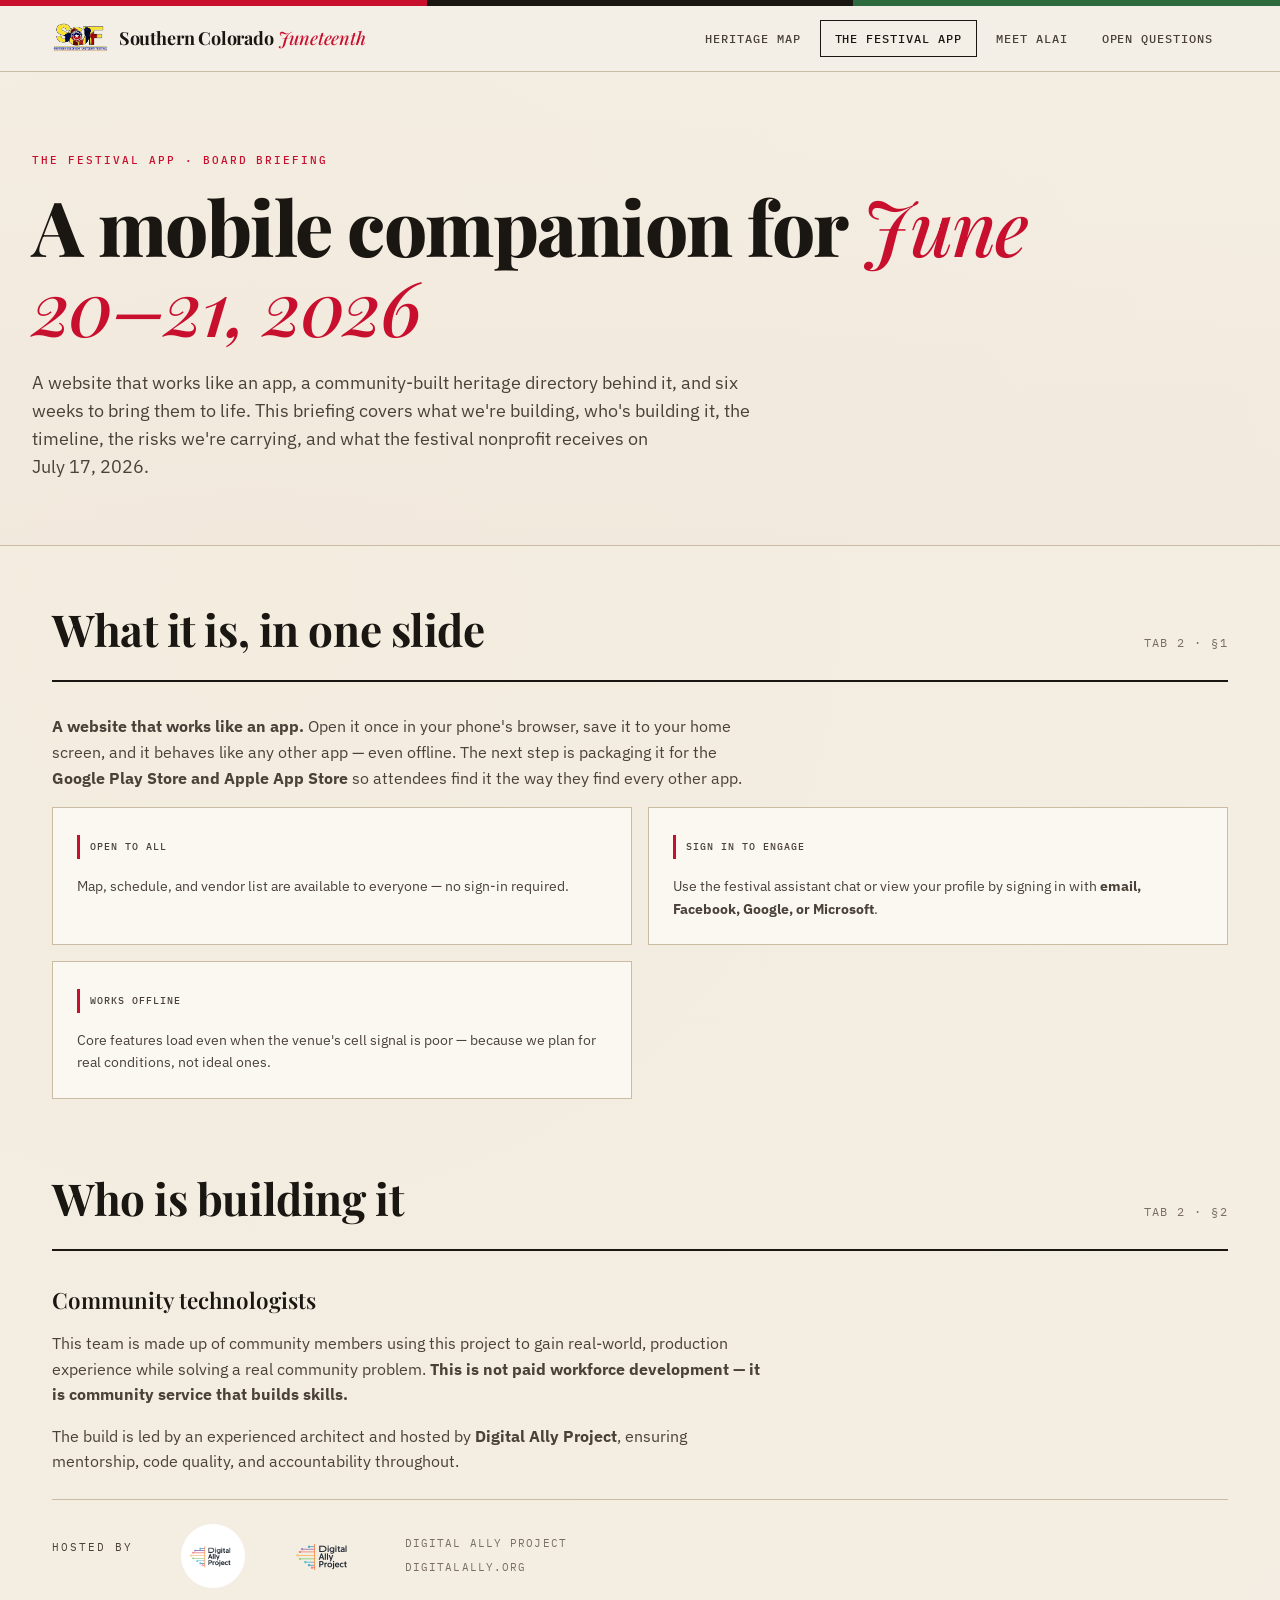
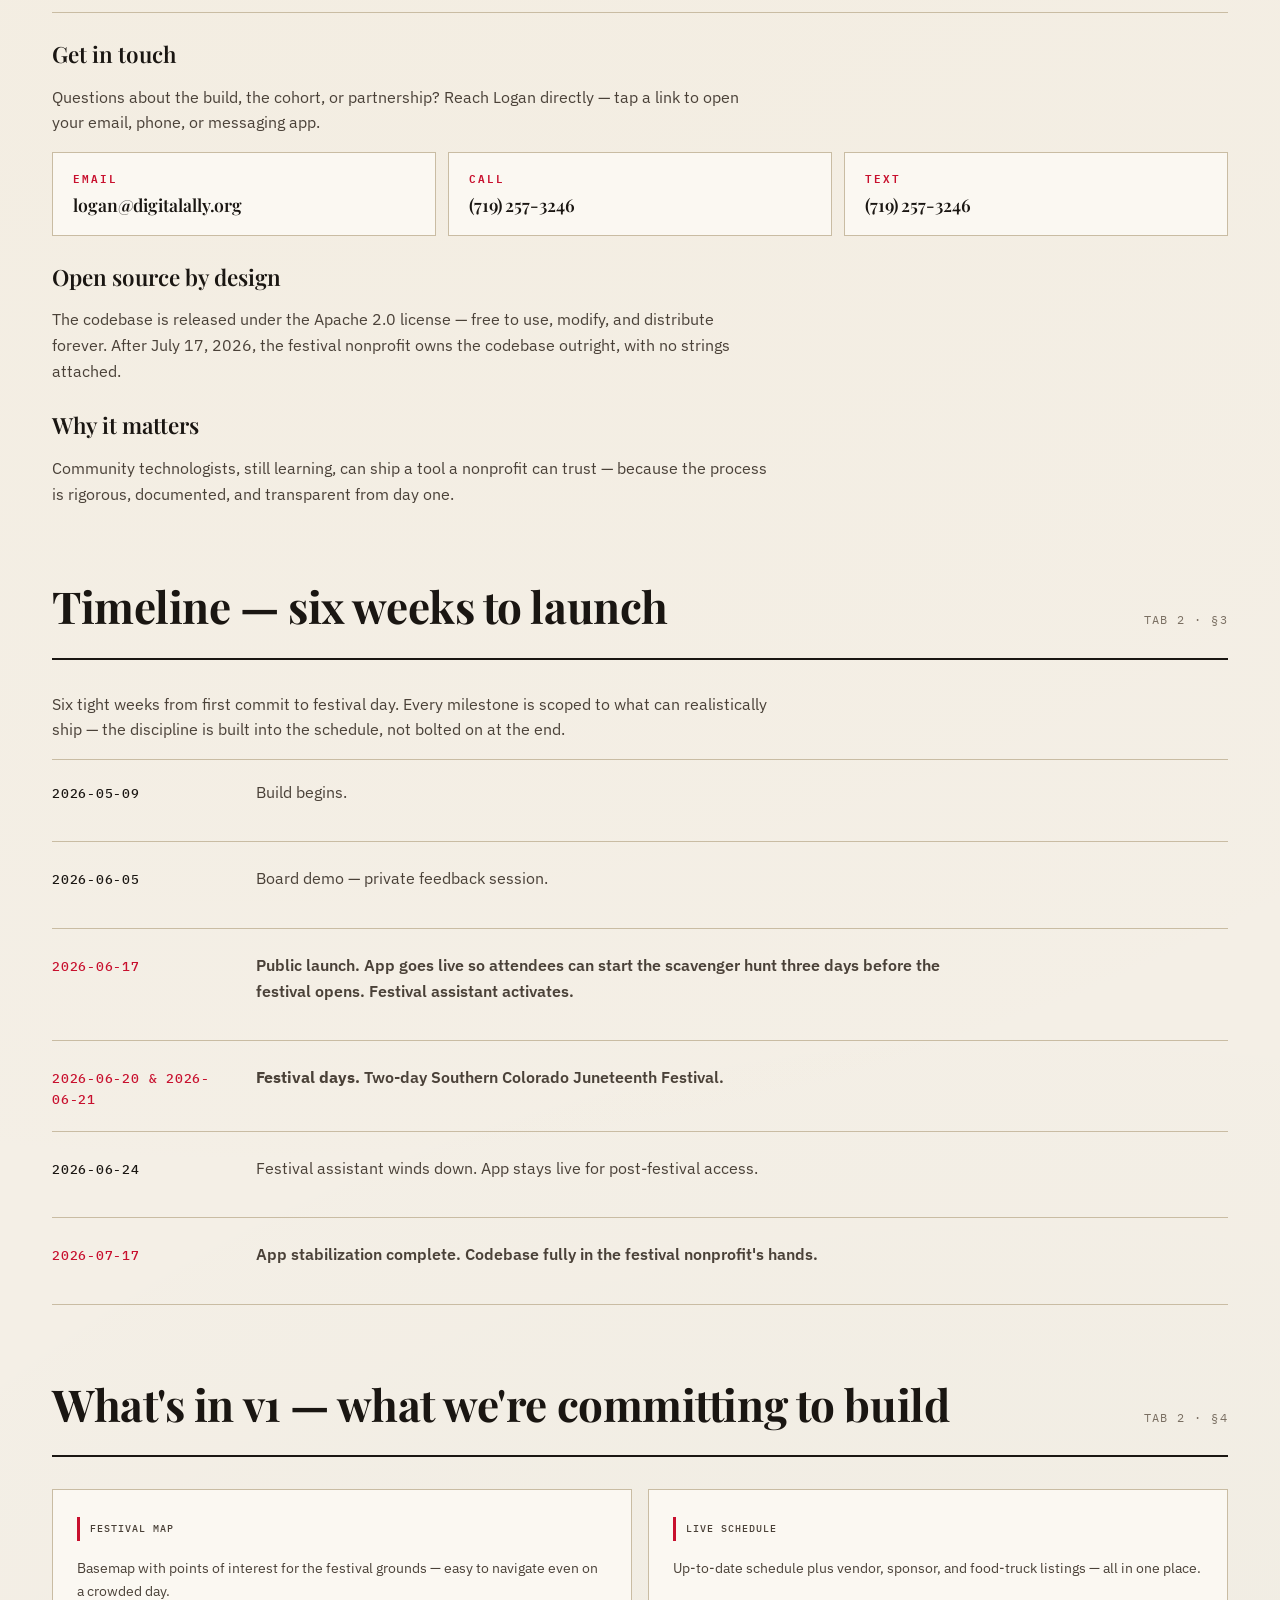
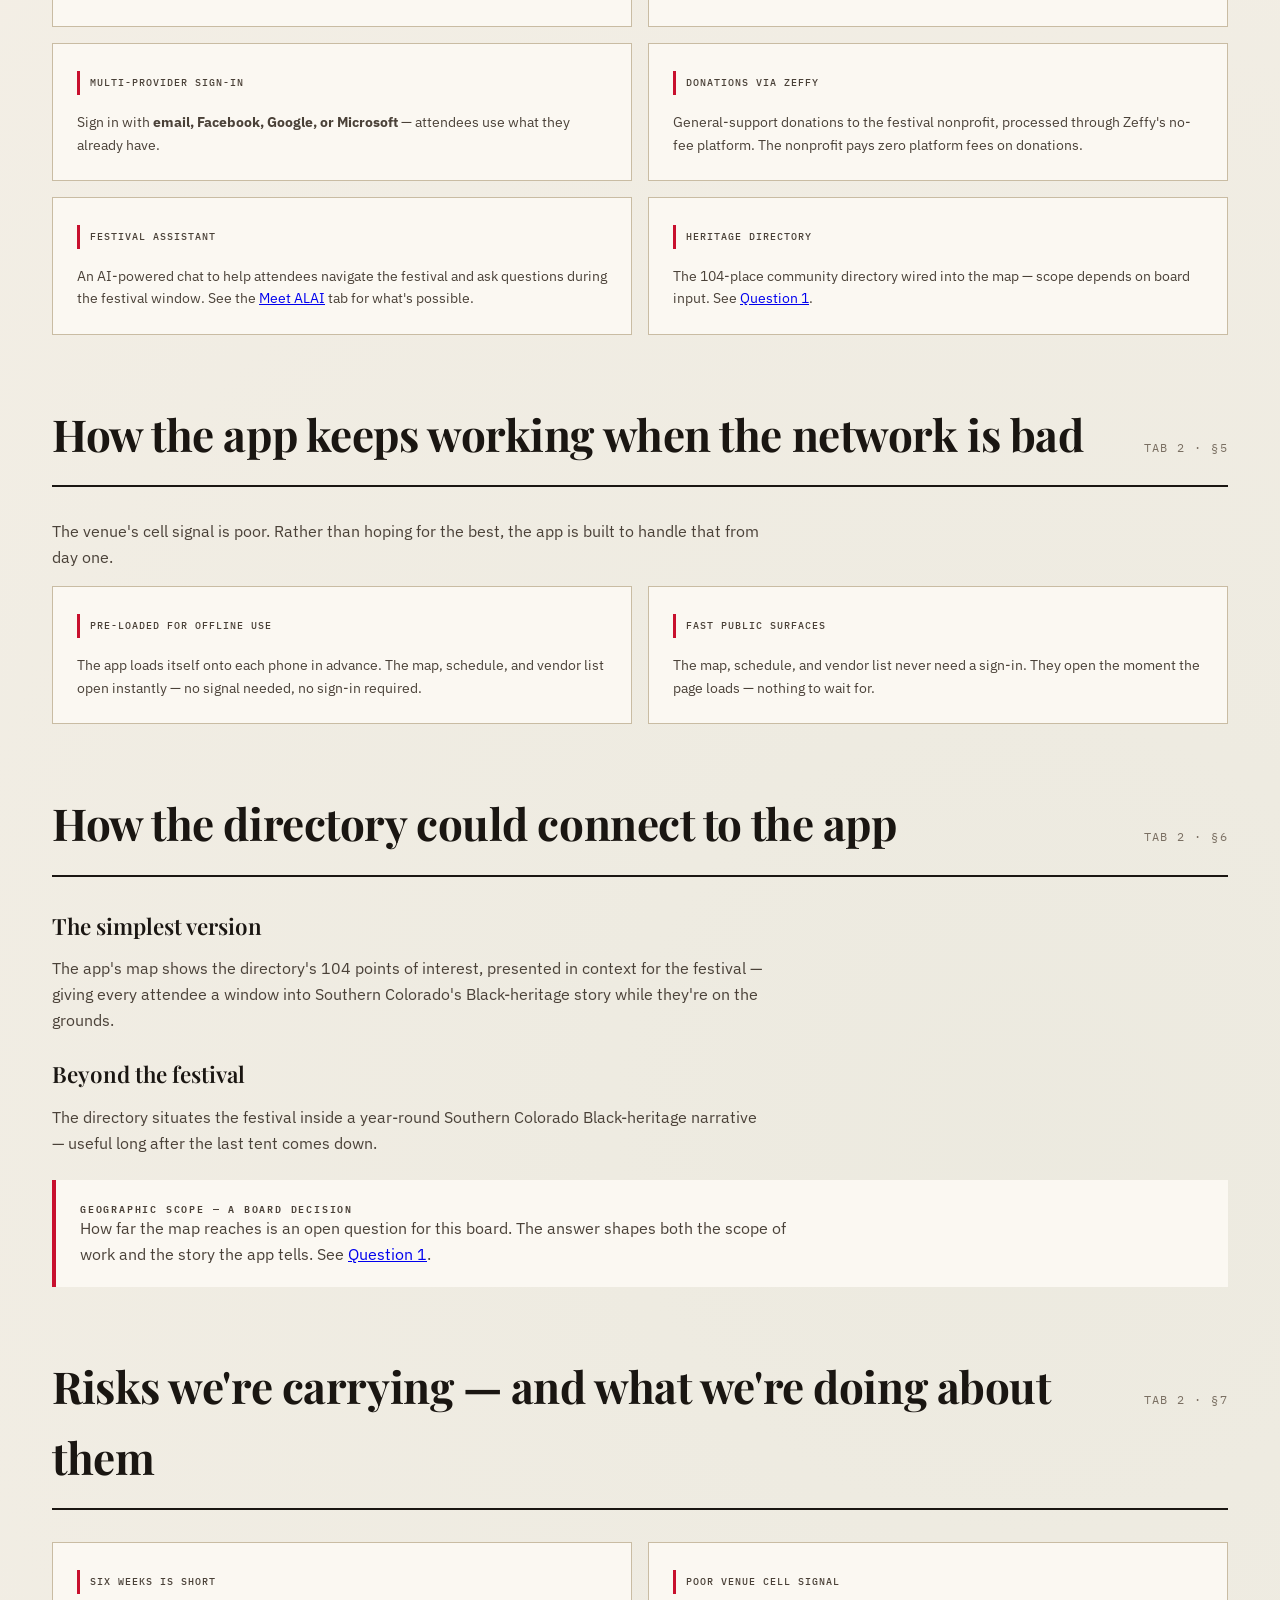
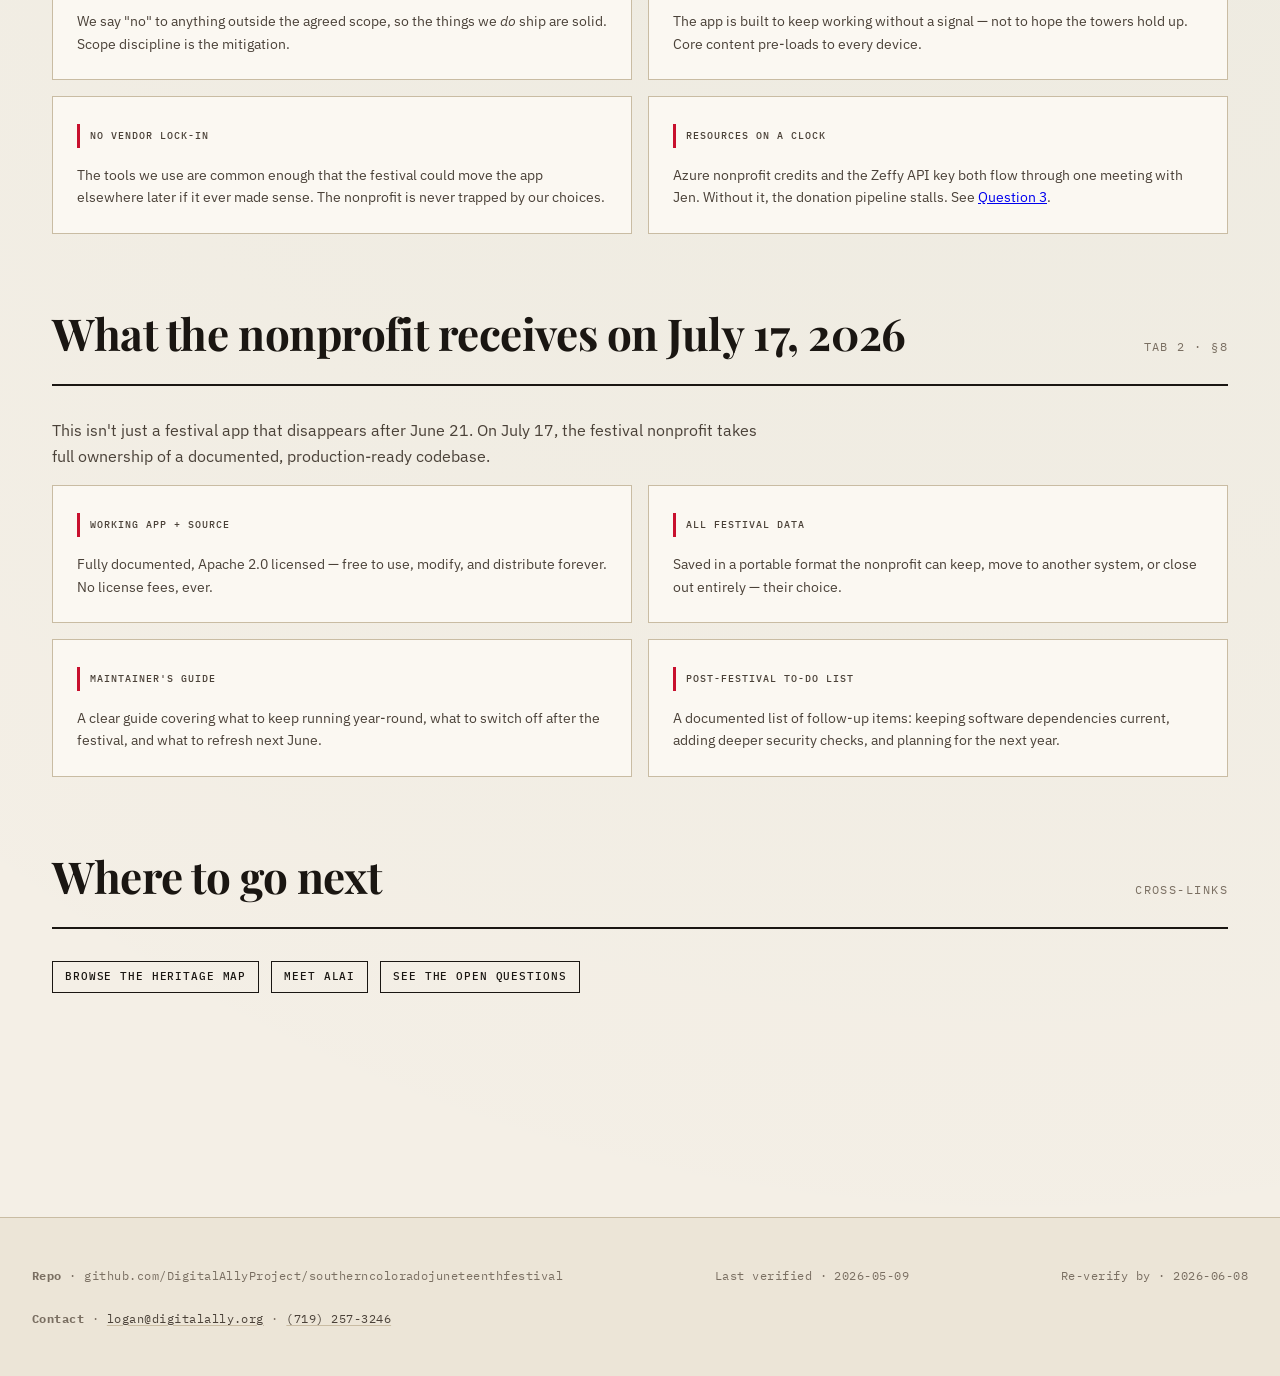
==== festival-app.html @ 45888d23 "Initial briefing site — 4-tab PWA for the Southern Colorado Juneteenth Festival board. Heritage Map " ====
<!DOCTYPE html>
<html lang="en">
<head>
<meta charset="UTF-8" />
<meta name="viewport" content="width=device-width, initial-scale=1.0" />
<meta name="description" content="Board briefing for the Southern Colorado Juneteenth Festival mobile companion app — what it is, who's building it, timeline (June 20–21, 2026), what ships in v1, risks, and what the festival nonprofit receives on July 17, 2026." />
<meta name="theme-color" content="#C8102E" />
<title>The Festival App — Southern Colorado Juneteenth Festival</title>
<link rel="manifest" href="manifest.webmanifest" />
<link rel="icon" href="icons/icon-192.png" />
<link rel="apple-touch-icon" href="icons/icon-192.png" />
<link rel="preconnect" href="https://fonts.googleapis.com">
<link rel="preconnect" href="https://fonts.gstatic.com" crossorigin>
<link href="https://fonts.googleapis.com/css2?family=Playfair+Display:ital,wght@0,400;0,500;0,700;0,800;1,400&family=IBM+Plex+Sans:wght@300;400;500;600&family=IBM+Plex+Mono:wght@400;500&display=swap" rel="stylesheet">
<link rel="stylesheet" href="styles.css" />
</head>
<body>

<header class="site-header">
  <div class="site-header-inner">
    <a class="site-brand" href="index.html"><img src="assets/festival-logo.png" alt="" class="site-brand-mark" /><span>Southern Colorado <em>Juneteenth</em></span></a>
    <nav class="site-nav" aria-label="Primary">
      <a href="heritage-map.html">Heritage Map</a>
      <a href="festival-app.html" class="active">The Festival App</a>
      <a href="meet-alai.html">Meet ALAI</a>
      <a href="open-questions.html">Open Questions</a>
    </nav>
  </div>
</header>

<section class="hero">
  <div class="hero-inner">
    <p class="eyebrow">The Festival App · Board Briefing</p>
    <h1>A mobile companion for <em>June 20–21, 2026</em></h1>
    <p class="hero-lede">
      A website that works like an app, a community-built heritage directory behind it, and six weeks to bring them to life. This briefing covers what we're building, who's building it, the timeline, the risks we're carrying, and what the festival nonprofit receives on July&nbsp;17,&nbsp;2026.
    </p>
  </div>
</section>

<main>

<section class="section" id="what-it-is">
  <div class="section-heading">
    <h2 class="section-title">What it is, in one slide</h2>
    <span class="section-meta">Tab 2 · §1</span>
  </div>
  <p>
    <strong>A website that works like an app.</strong> Open it once in your phone's browser, save it to your home screen, and it behaves like any other app &mdash; even offline. The next step is packaging it for the <strong>Google Play Store and Apple App Store</strong> so attendees find it the way they find every other app.
  </p>
  <div class="card-grid cols-2">
    <article class="card card-static">
      <p class="category-badge">Open to All</p>
      <p class="card-body-text">Map, schedule, and vendor list are available to everyone &mdash; no sign-in required.</p>
    </article>
    <article class="card card-static">
      <p class="category-badge">Sign In to Engage</p>
      <p class="card-body-text">Use the festival assistant chat or view your profile by signing in with <strong>email, Facebook, Google, or Microsoft</strong>.</p>
    </article>
    <article class="card card-static">
      <p class="category-badge">Works Offline</p>
      <p class="card-body-text">Core features load even when the venue's cell signal is poor &mdash; because we plan for real conditions, not ideal ones.</p>
    </article>
  </div>
</section>

<section class="section" id="who-is-building-it">
  <div class="section-heading">
    <h2 class="section-title">Who is building it</h2>
    <span class="section-meta">Tab 2 · §2</span>
  </div>
  <h3>Community technologists</h3>
  <p>
    This team is made up of community members using this project to gain real-world, production experience while solving a real community problem. <strong>This is not paid workforce development &mdash; it is community service that builds skills.</strong>
  </p>
  <p>
    The build is led by an experienced architect and hosted by <strong>Digital Ally Project</strong>, ensuring mentorship, code quality, and accountability throughout.
  </p>
  <div class="logo-strip">
    <p class="logo-strip-label">Hosted by</p>
    <img src="assets/dap-logo.png" alt="Digital Ally Project logo" />
    <img src="assets/dap-project2.png" alt="Digital Ally Project Project2 logo" />
    <div class="stack">
      <span>Digital Ally Project</span>
      <span>digitalally.org</span>
    </div>
  </div>

  <h3>Get in touch</h3>
  <p>Questions about the build, the cohort, or partnership? Reach Logan directly &mdash; tap a link to open your email, phone, or messaging app.</p>
  <div class="contact-actions">
    <a class="contact-action" href="mailto:logan@digitalally.org">
      <span class="contact-action-label">Email</span>
      <span class="contact-action-value">logan@digitalally.org</span>
    </a>
    <a class="contact-action" href="tel:+17192573246">
      <span class="contact-action-label">Call</span>
      <span class="contact-action-value">(719) 257-3246</span>
    </a>
    <a class="contact-action" href="sms:+17192573246">
      <span class="contact-action-label">Text</span>
      <span class="contact-action-value">(719) 257-3246</span>
    </a>
  </div>
  <h3>Open source by design</h3>
  <p>
    The codebase is released under the Apache 2.0 license &mdash; free to use, modify, and distribute forever. After July&nbsp;17,&nbsp;2026, the festival nonprofit owns the codebase outright, with no strings attached.
  </p>
  <h3>Why it matters</h3>
  <p>
    Community technologists, still learning, can ship a tool a nonprofit can trust &mdash; because the process is rigorous, documented, and transparent from day one.
  </p>
</section>

<section class="section" id="timeline">
  <div class="section-heading">
    <h2 class="section-title">Timeline &mdash; six weeks to launch</h2>
    <span class="section-meta">Tab 2 · §3</span>
  </div>
  <p>
    Six tight weeks from first commit to festival day. Every milestone is scoped to what can realistically ship &mdash; the discipline is built into the schedule, not bolted on at the end.
  </p>
  <div class="timeline">
    <div class="timeline-row">
      <span class="timeline-date">2026-05-09</span>
      <p class="timeline-event">Build begins.</p>
    </div>
    <div class="timeline-row">
      <span class="timeline-date">2026-06-05</span>
      <p class="timeline-event">Board demo &mdash; private feedback session.</p>
    </div>
    <div class="timeline-row highlight">
      <span class="timeline-date">2026-06-17</span>
      <p class="timeline-event">Public launch. App goes live so attendees can start the scavenger hunt three days before the festival opens. Festival assistant activates.</p>
    </div>
    <div class="timeline-row highlight">
      <span class="timeline-date">2026-06-20 &amp; 2026-06-21</span>
      <p class="timeline-event"><strong>Festival days.</strong> Two-day Southern Colorado Juneteenth Festival.</p>
    </div>
    <div class="timeline-row">
      <span class="timeline-date">2026-06-24</span>
      <p class="timeline-event">Festival assistant winds down. App stays live for post-festival access.</p>
    </div>
    <div class="timeline-row highlight">
      <span class="timeline-date">2026-07-17</span>
      <p class="timeline-event">App stabilization complete. Codebase fully in the festival nonprofit's hands.</p>
    </div>
  </div>
</section>

<section class="section" id="whats-in-v1">
  <div class="section-heading">
    <h2 class="section-title">What's in v1 &mdash; what we're committing to build</h2>
    <span class="section-meta">Tab 2 · §4</span>
  </div>
  <div class="card-grid cols-2">
    <article class="card card-static">
      <p class="category-badge">Festival Map</p>
      <p class="card-body-text">Basemap with points of interest for the festival grounds &mdash; easy to navigate even on a crowded day.</p>
    </article>
    <article class="card card-static">
      <p class="category-badge">Live Schedule</p>
      <p class="card-body-text">Up-to-date schedule plus vendor, sponsor, and food-truck listings &mdash; all in one place.</p>
    </article>
    <article class="card card-static">
      <p class="category-badge">Multi-Provider Sign-In</p>
      <p class="card-body-text">Sign in with <strong>email, Facebook, Google, or Microsoft</strong> &mdash; attendees use what they already have.</p>
    </article>
    <article class="card card-static">
      <p class="category-badge">Donations via Zeffy</p>
      <p class="card-body-text">General-support donations to the festival nonprofit, processed through Zeffy's no-fee platform. The nonprofit pays zero platform fees on donations.</p>
    </article>
    <article class="card card-static">
      <p class="category-badge">Festival Assistant</p>
      <p class="card-body-text">An AI-powered chat to help attendees navigate the festival and ask questions during the festival window. See the <a href="meet-alai.html">Meet ALAI</a> tab for what's possible.</p>
    </article>
    <article class="card card-static">
      <p class="category-badge">Heritage Directory</p>
      <p class="card-body-text">The 104-place community directory wired into the map &mdash; scope depends on board input. See <a href="open-questions.html#q1">Question 1</a>.</p>
    </article>
  </div>
</section>

<section class="section" id="how-it-works-at-the-venue">
  <div class="section-heading">
    <h2 class="section-title">How the app keeps working when the network is bad</h2>
    <span class="section-meta">Tab 2 · §5</span>
  </div>
  <p>
    The venue's cell signal is poor. Rather than hoping for the best, the app is built to handle that from day one.
  </p>
  <div class="card-grid cols-2">
    <article class="card card-static">
      <p class="category-badge">Pre-loaded for offline use</p>
      <p class="card-body-text">The app loads itself onto each phone in advance. The map, schedule, and vendor list open instantly &mdash; no signal needed, no sign-in required.</p>
    </article>
    <article class="card card-static">
      <p class="category-badge">Fast public surfaces</p>
      <p class="card-body-text">The map, schedule, and vendor list never need a sign-in. They open the moment the page loads &mdash; nothing to wait for.</p>
    </article>
  </div>
</section>

<section class="section" id="directory-connection">
  <div class="section-heading">
    <h2 class="section-title">How the directory could connect to the app</h2>
    <span class="section-meta">Tab 2 · §6</span>
  </div>
  <h3>The simplest version</h3>
  <p>
    The app's map shows the directory's 104 points of interest, presented in context for the festival &mdash; giving every attendee a window into Southern Colorado's Black-heritage story while they're on the grounds.
  </p>
  <h3>Beyond the festival</h3>
  <p>
    The directory situates the festival inside a year-round Southern Colorado Black-heritage narrative &mdash; useful long after the last tent comes down.
  </p>
  <div class="callout">
    <p class="callout-label">Geographic scope &mdash; a board decision</p>
    <p>
      How far the map reaches is an open question for this board. The answer shapes both the scope of work and the story the app tells. See <a href="open-questions.html#q1">Question 1</a>.
    </p>
  </div>
</section>

<section class="section" id="risks">
  <div class="section-heading">
    <h2 class="section-title">Risks we're carrying &mdash; and what we're doing about them</h2>
    <span class="section-meta">Tab 2 · §7</span>
  </div>
  <div class="card-grid cols-2">
    <article class="card card-static">
      <p class="category-badge">Six weeks is short</p>
      <p class="card-body-text">We say "no" to anything outside the agreed scope, so the things we <em>do</em> ship are solid. Scope discipline is the mitigation.</p>
    </article>
    <article class="card card-static">
      <p class="category-badge">Poor venue cell signal</p>
      <p class="card-body-text">The app is built to keep working without a signal &mdash; not to hope the towers hold up. Core content pre-loads to every device.</p>
    </article>
    <article class="card card-static">
      <p class="category-badge">No vendor lock-in</p>
      <p class="card-body-text">The tools we use are common enough that the festival could move the app elsewhere later if it ever made sense. The nonprofit is never trapped by our choices.</p>
    </article>
    <article class="card card-static">
      <p class="category-badge">Resources on a clock</p>
      <p class="card-body-text">Azure nonprofit credits and the Zeffy API key both flow through one meeting with Jen. Without it, the donation pipeline stalls. See <a href="open-questions.html#q3">Question 3</a>.</p>
    </article>
  </div>
</section>

<section class="section" id="handoff">
  <div class="section-heading">
    <h2 class="section-title">What the nonprofit receives on July 17, 2026</h2>
    <span class="section-meta">Tab 2 · §8</span>
  </div>
  <p>
    This isn't just a festival app that disappears after June 21. On July 17, the festival nonprofit takes full ownership of a documented, production-ready codebase.
  </p>
  <div class="card-grid cols-2">
    <article class="card card-static">
      <p class="category-badge">Working app + source</p>
      <p class="card-body-text">Fully documented, Apache 2.0 licensed &mdash; free to use, modify, and distribute forever. No license fees, ever.</p>
    </article>
    <article class="card card-static">
      <p class="category-badge">All festival data</p>
      <p class="card-body-text">Saved in a portable format the nonprofit can keep, move to another system, or close out entirely &mdash; their choice.</p>
    </article>
    <article class="card card-static">
      <p class="category-badge">Maintainer's guide</p>
      <p class="card-body-text">A clear guide covering what to keep running year-round, what to switch off after the festival, and what to refresh next June.</p>
    </article>
    <article class="card card-static">
      <p class="category-badge">Post-festival to-do list</p>
      <p class="card-body-text">A documented list of follow-up items: keeping software dependencies current, adding deeper security checks, and planning for the next year.</p>
    </article>
  </div>
</section>

<section class="section" id="next">
  <div class="section-heading">
    <h2 class="section-title">Where to go next</h2>
    <span class="section-meta">Cross-links</span>
  </div>
  <p>
    <a class="cross-link" href="heritage-map.html">Browse the Heritage Map</a>
    &nbsp;
    <a class="cross-link" href="meet-alai.html">Meet ALAI</a>
    &nbsp;
    <a class="cross-link" href="open-questions.html">See the open questions</a>
  </p>
</section>

</main>

<footer class="site-footer">
  <div class="site-footer-inner">
    <div><strong>Repo</strong> · github.com/DigitalAllyProject/southerncoloradojuneteenthfestival</div>
    <div>Last verified · 2026-05-09</div>
    <div>Re-verify by · 2026-06-08</div>
    <div><strong>Contact</strong> · <a href="mailto:logan@digitalally.org">logan@digitalally.org</a> · <a href="tel:+17192573246">(719) 257-3246</a></div>
  </div>
</footer>

<script>
  if ('serviceWorker' in navigator) {
    window.addEventListener('load', () => navigator.serviceWorker.register('sw.js').catch(() => {}));
  }
</script>
</body>
</html>
---- styles.css ----
/* Southern Colorado Juneteenth Festival — shared styles
 * Design system extracted from scavenger_hunt_directory.html so the briefing
 * site, the heritage directory, and (eventually) the festival PWA read as
 * one family.
 */

:root {
  --bg: #F4EFE6;          /* warm cream paper */
  --bg-deeper: #ECE5D7;
  --bg-card: #FBF8F2;
  --ink: #1A1612;          /* near-black ink */
  --ink-soft: #4A4138;
  --ink-faded: #7A6F62;
  --rule: #C9BCA3;         /* paper rule line */

  /* Pan-African accent palette */
  --pa-red: #C8102E;
  --pa-black: #1A1612;
  --pa-green: #2D6A3E;
  --pa-gold: #D4A634;

  --accent: var(--pa-red);
  --shadow: 0 1px 2px rgba(26,22,18,0.04), 0 4px 12px rgba(26,22,18,0.06);
  --shadow-lift: 0 4px 8px rgba(26,22,18,0.08), 0 16px 32px rgba(26,22,18,0.10);

  --font-display: 'Playfair Display', Georgia, serif;
  --font-body: 'IBM Plex Sans', system-ui, sans-serif;
  --font-mono: 'IBM Plex Mono', ui-monospace, monospace;
}

* { box-sizing: border-box; }
html { scroll-behavior: smooth; }
body {
  margin: 0;
  background: var(--bg);
  color: var(--ink);
  font-family: var(--font-body);
  font-size: 16px;
  line-height: 1.6;
  background-image:
    radial-gradient(circle at 20% 10%, rgba(212, 166, 52, 0.04) 0, transparent 40%),
    radial-gradient(circle at 80% 70%, rgba(45, 106, 62, 0.04) 0, transparent 40%);
}

/* ===== Global nav header (shared across all tabs) ===== */
.site-header {
  position: sticky;
  top: 0;
  z-index: 60;
  background: rgba(244, 239, 230, 0.96);
  backdrop-filter: blur(8px);
  border-bottom: 1px solid var(--rule);
}
.site-header::before {
  content: '';
  display: block;
  height: 6px;
  background: linear-gradient(90deg,
    var(--pa-red) 0%, var(--pa-red) 33.33%,
    var(--pa-black) 33.33%, var(--pa-black) 66.66%,
    var(--pa-green) 66.66%, var(--pa-green) 100%);
}
.site-header-inner {
  max-width: 1240px;
  margin: 0 auto;
  padding: 14px 32px;
  display: flex;
  align-items: center;
  gap: 24px;
  flex-wrap: wrap;
}
.site-brand {
  display: flex;
  align-items: center;
  gap: 10px;
  font-family: var(--font-display);
  font-weight: 700;
  font-size: 18px;
  letter-spacing: -0.01em;
  color: var(--ink);
  text-decoration: none;
  flex: 0 0 auto;
}
.site-brand-mark {
  height: 32px;
  width: auto;
  display: block;
}
.site-brand em {
  font-style: italic;
  font-weight: 500;
  color: var(--pa-red);
}

/* ===== Logo strip (hosted by / partners) ===== */
.logo-strip {
  display: flex;
  flex-wrap: wrap;
  align-items: center;
  gap: 32px 48px;
  padding: 24px 0;
  border-top: 1px solid var(--rule);
  border-bottom: 1px solid var(--rule);
  margin: 24px 0;
}
.logo-strip-label {
  font-family: var(--font-mono);
  font-size: 11px;
  letter-spacing: 0.18em;
  text-transform: uppercase;
  color: var(--ink-faded);
  margin: 0;
}
.logo-strip img {
  height: 64px;
  width: auto;
  display: block;
}
.logo-strip .stack {
  display: flex;
  flex-direction: column;
  gap: 6px;
}
.logo-strip .stack span {
  font-family: var(--font-mono);
  font-size: 11px;
  letter-spacing: 0.1em;
  text-transform: uppercase;
  color: var(--ink-faded);
}

/* Hero brand mark (larger, for landing) */
.hero-brand-mark {
  height: 96px;
  width: auto;
  display: block;
  margin-bottom: 24px;
}

/* ===== Contact actions (email / call / text deep links) ===== */
.contact-actions {
  display: grid;
  grid-template-columns: repeat(auto-fit, minmax(220px, 1fr));
  gap: 12px;
  margin: 16px 0 24px;
}
.contact-action {
  display: flex;
  flex-direction: column;
  gap: 4px;
  padding: 16px 20px;
  background: var(--bg-card);
  border: 1px solid var(--rule);
  text-decoration: none;
  color: var(--ink);
  transition: border-color 0.15s ease, background 0.15s ease, transform 0.15s ease;
}
.contact-action:hover {
  border-color: var(--ink);
  background: var(--bg-deeper);
  transform: translateY(-1px);
}
.contact-action:active {
  transform: translateY(0);
}
.contact-action-label {
  font-family: var(--font-mono);
  font-size: 11px;
  letter-spacing: 0.18em;
  text-transform: uppercase;
  color: var(--pa-red);
  font-weight: 600;
}
.contact-action-value {
  font-family: var(--font-display);
  font-size: 1.1rem;
  font-weight: 600;
  letter-spacing: -0.005em;
  color: var(--ink);
}
.site-nav {
  display: flex;
  gap: 4px;
  flex-wrap: wrap;
  margin-left: auto;
}
.site-nav a {
  font-family: var(--font-mono);
  font-size: 12px;
  font-weight: 500;
  letter-spacing: 0.08em;
  text-transform: uppercase;
  padding: 8px 14px;
  color: var(--ink-soft);
  text-decoration: none;
  border: 1px solid transparent;
  transition: border-color 0.15s ease, color 0.15s ease;
}
.site-nav a:hover {
  color: var(--ink);
  border-color: var(--rule);
}
.site-nav a.active {
  color: var(--ink);
  border-color: var(--ink);
}

/* ===== Hero ===== */
.hero {
  position: relative;
  padding: 80px 32px 64px;
  border-bottom: 1px solid var(--rule);
  background: linear-gradient(180deg, transparent 0%, rgba(200,16,46,0.02) 100%);
  overflow: hidden;
}
.hero-inner {
  max-width: 1240px;
  margin: 0 auto;
}
.eyebrow {
  font-family: var(--font-mono);
  font-size: 11px;
  font-weight: 500;
  letter-spacing: 0.18em;
  text-transform: uppercase;
  color: var(--pa-red);
  margin: 0 0 16px;
}
.hero h1 {
  font-family: var(--font-display);
  font-weight: 800;
  font-size: clamp(2.5rem, 6vw, 4.75rem);
  line-height: 1.05;
  letter-spacing: -0.02em;
  margin: 0 0 24px;
  max-width: 22ch;
}
.hero h1 em {
  font-style: italic;
  font-weight: 500;
  color: var(--pa-red);
}
.hero-lede {
  max-width: 720px;
  font-size: 18px;
  line-height: 1.55;
  color: var(--ink-soft);
  margin: 24px 0 0;
}
.hero-meta {
  display: flex;
  flex-wrap: wrap;
  gap: 32px 48px;
  max-width: 880px;
  padding-top: 24px;
  border-top: 1px solid var(--rule);
  margin-top: 32px;
}
.meta-item {
  font-family: var(--font-mono);
  font-size: 13px;
  color: var(--ink-soft);
}
.meta-item strong {
  display: block;
  font-family: var(--font-display);
  font-size: 32px;
  font-weight: 700;
  color: var(--ink);
  margin-top: 4px;
}

/* ===== Main layout ===== */
main {
  max-width: 1240px;
  margin: 0 auto;
  padding: 48px 32px 96px;
}
.section {
  margin-bottom: 64px;
  scroll-margin-top: 96px;
}
.section-heading {
  display: flex;
  align-items: baseline;
  justify-content: space-between;
  gap: 24px;
  margin: 0 0 32px;
  padding-bottom: 16px;
  border-bottom: 2px solid var(--ink);
}
.section-title {
  font-family: var(--font-display);
  font-weight: 700;
  font-size: clamp(1.75rem, 3.5vw, 2.75rem);
  letter-spacing: -0.01em;
  margin: 0;
}
.section-meta {
  font-family: var(--font-mono);
  font-size: 12px;
  letter-spacing: 0.12em;
  text-transform: uppercase;
  color: var(--ink-faded);
  white-space: nowrap;
}
.section p {
  max-width: 720px;
  color: var(--ink-soft);
  margin: 0 0 16px;
}
.section h3 {
  font-family: var(--font-display);
  font-size: 1.4rem;
  font-weight: 600;
  margin: 24px 0 12px;
  color: var(--ink);
}

/* ===== Card grid (reused for POIs + briefing tiles + questions) ===== */
.card-grid {
  display: grid;
  grid-template-columns: repeat(auto-fill, minmax(320px, 1fr));
  gap: 16px;
}
.card-grid.cols-2 {
  grid-template-columns: repeat(auto-fill, minmax(420px, 1fr));
}
.card.hidden { display: none; }

.card {
  background: var(--bg-card);
  border: 1px solid var(--rule);
  transition: box-shadow 0.2s ease;
}
.card:hover {
  box-shadow: var(--shadow);
}
.card-static {
  padding: 24px;
}
.card-static .card-title {
  margin: 0 0 8px;
}
.card-static .card-body-text {
  color: var(--ink-soft);
  font-size: 14px;
  line-height: 1.6;
  margin: 0;
}
.card summary {
  list-style: none;
  cursor: pointer;
  padding: 20px 20px 18px;
  display: flex;
  align-items: flex-start;
  gap: 16px;
  position: relative;
  outline: none;
}
.card summary::-webkit-details-marker { display: none; }
.card summary:focus-visible { background: var(--bg-deeper); }

.card-header { flex: 1; min-width: 0; }
.category-badge {
  display: inline-block;
  font-family: var(--font-mono);
  font-size: 10px;
  letter-spacing: 0.1em;
  text-transform: uppercase;
  font-weight: 500;
  color: var(--accent);
  background: transparent;
  padding: 4px 8px 4px 0;
  margin-bottom: 8px;
  border-left: 3px solid var(--accent);
  padding-left: 10px;
}
.card-title {
  font-family: var(--font-display);
  font-weight: 600;
  font-size: 1.2rem;
  line-height: 1.25;
  letter-spacing: -0.01em;
  margin: 0 0 4px;
  color: var(--ink);
}
.card-subcategory {
  font-family: var(--font-mono);
  font-size: 11px;
  color: var(--ink-faded);
  margin: 0;
  letter-spacing: 0.04em;
}
.expand-marker {
  font-family: var(--font-display);
  font-size: 24px;
  font-weight: 400;
  line-height: 1;
  color: var(--ink-faded);
  transition: transform 0.2s ease, color 0.2s ease;
  flex-shrink: 0;
}
.card details[open] .expand-marker {
  transform: rotate(45deg);
  color: var(--accent);
}
.card-body {
  padding: 0 20px 20px;
  border-top: 1px solid var(--rule);
  padding-top: 20px;
  animation: fadeIn 0.3s ease;
}
@keyframes fadeIn {
  from { opacity: 0; transform: translateY(-4px); }
  to { opacity: 1; transform: translateY(0); }
}
.story {
  font-size: 14px;
  line-height: 1.6;
  color: var(--ink-soft);
  margin: 0 0 16px;
}

/* ===== Filters (heritage map) ===== */
.filters {
  position: sticky;
  top: 60px;
  z-index: 50;
  background: rgba(244, 239, 230, 0.96);
  backdrop-filter: blur(8px);
  border-bottom: 1px solid var(--rule);
  padding: 16px 32px;
}
.filters-inner {
  max-width: 1240px;
  margin: 0 auto;
  display: flex;
  flex-wrap: wrap;
  gap: 12px;
  align-items: center;
}
.filter-label {
  font-family: var(--font-mono);
  font-size: 11px;
  letter-spacing: 0.12em;
  text-transform: uppercase;
  color: var(--ink-faded);
  margin-right: 4px;
}
.filter-select, .filter-search {
  font-family: var(--font-body);
  font-size: 14px;
  padding: 8px 12px;
  border: 1px solid var(--rule);
  background: var(--bg);
  color: var(--ink);
  border-radius: 2px;
  cursor: pointer;
  transition: border-color 0.15s ease;
}
.filter-select:hover, .filter-search:focus {
  border-color: var(--ink);
  outline: none;
}
.filter-search {
  flex: 1;
  min-width: 200px;
  cursor: text;
}
.filter-reset {
  font-family: var(--font-mono);
  font-size: 12px;
  letter-spacing: 0.06em;
  background: transparent;
  border: 1px solid var(--ink);
  color: var(--ink);
  padding: 8px 14px;
  cursor: pointer;
  text-transform: uppercase;
}
.filter-reset:hover { background: var(--ink); color: var(--bg); }
#result-count {
  font-family: var(--font-mono);
  font-size: 12px;
  color: var(--ink-faded);
  margin-left: auto;
}

/* ===== Region sections (heritage map) ===== */
.region-section {
  margin-bottom: 64px;
  scroll-margin-top: 140px;
}
.region-heading {
  display: flex;
  align-items: baseline;
  justify-content: space-between;
  gap: 24px;
  margin: 0 0 24px;
  padding-bottom: 12px;
  border-bottom: 2px solid var(--ink);
}
.region-name {
  font-family: var(--font-display);
  font-weight: 700;
  font-size: clamp(1.5rem, 3vw, 2.25rem);
  letter-spacing: -0.01em;
  margin: 0;
}
.region-count {
  font-family: var(--font-mono);
  font-size: 12px;
  letter-spacing: 0.12em;
  text-transform: uppercase;
  color: var(--ink-faded);
}

/* ===== Timeline (festival-app) ===== */
.timeline {
  display: grid;
  gap: 4px;
  border-top: 1px solid var(--rule);
}
.timeline-row {
  display: grid;
  grid-template-columns: 180px 1fr;
  gap: 24px;
  padding: 20px 0;
  border-bottom: 1px solid var(--rule);
  align-items: baseline;
}
.timeline-row.highlight .timeline-date {
  color: var(--pa-red);
}
.timeline-row.highlight .timeline-event {
  font-weight: 600;
}
.timeline-date {
  font-family: var(--font-mono);
  font-size: 13px;
  letter-spacing: 0.06em;
  color: var(--ink);
  font-weight: 500;
}
.timeline-event {
  font-family: var(--font-body);
  font-size: 16px;
  color: var(--ink-soft);
  margin: 0;
}
@media (max-width: 640px) {
  .timeline-row {
    grid-template-columns: 1fr;
    gap: 6px;
    padding: 16px 0;
  }
}

/* ===== Question block (open-questions) ===== */
.question-block {
  background: var(--bg-card);
  border: 1px solid var(--rule);
  padding: 28px;
  margin-bottom: 16px;
  scroll-margin-top: 120px;
}
.question-block .question-meta {
  display: flex;
  flex-wrap: wrap;
  gap: 12px 24px;
  font-family: var(--font-mono);
  font-size: 11px;
  letter-spacing: 0.1em;
  text-transform: uppercase;
  color: var(--ink-faded);
  margin-bottom: 16px;
}
.question-block .question-meta .q-id {
  color: var(--pa-red);
  font-weight: 600;
}
.question-block .question-meta .q-priority-urgent {
  color: var(--pa-red);
  font-weight: 600;
}
.question-block .question-meta .q-priority-high {
  color: var(--ink);
  font-weight: 500;
}
.question-block h3 {
  font-family: var(--font-display);
  font-size: 1.4rem;
  font-weight: 600;
  margin: 0 0 12px;
  color: var(--ink);
}
.question-block p {
  margin: 0 0 12px;
  color: var(--ink-soft);
}
.question-block ul {
  margin: 0 0 12px 0;
  padding-left: 20px;
  color: var(--ink-soft);
}
.question-block .answer-placeholder {
  margin-top: 20px;
  padding: 16px;
  background: var(--bg);
  border-left: 3px solid var(--pa-green);
  font-family: var(--font-mono);
  font-size: 12px;
  color: var(--ink-faded);
  letter-spacing: 0.04em;
}

/* ===== Footer ===== */
.site-footer {
  background: var(--bg-deeper);
  border-top: 1px solid var(--rule);
  padding: 48px 32px;
  margin-top: 64px;
}
.site-footer-inner {
  max-width: 1240px;
  margin: 0 auto;
  font-family: var(--font-mono);
  font-size: 12px;
  color: var(--ink-faded);
  letter-spacing: 0.04em;
  display: flex;
  flex-wrap: wrap;
  gap: 24px 48px;
  justify-content: space-between;
}
.site-footer-inner a {
  color: var(--ink-soft);
  text-decoration: underline;
  text-decoration-color: var(--rule);
  text-underline-offset: 2px;
}
.site-footer-inner a:hover {
  color: var(--accent);
  text-decoration-color: var(--accent);
}

/* ===== Info row (for cards with dt/dd metadata) ===== */
.info-grid {
  margin: 0 0 16px;
  padding: 0;
  display: grid;
  gap: 8px;
  font-size: 13px;
}
.info-row { display: grid; grid-template-columns: 90px 1fr; gap: 8px; }
.info-row dt {
  font-family: var(--font-mono);
  font-size: 11px;
  text-transform: uppercase;
  letter-spacing: 0.08em;
  color: var(--ink-faded);
  font-weight: 500;
}
.info-row dd {
  margin: 0;
  color: var(--ink-soft);
  word-break: break-word;
}
.info-row dd a {
  color: var(--ink);
  text-decoration: underline;
  text-decoration-color: var(--accent);
  text-underline-offset: 2px;
}
.info-row dd a:hover {
  color: var(--accent);
}

/* ===== Callout ===== */
.callout {
  background: var(--bg-card);
  border-left: 4px solid var(--pa-red);
  padding: 20px 24px;
  margin: 24px 0;
}
.callout-label {
  font-family: var(--font-mono);
  font-size: 10px;
  letter-spacing: 0.18em;
  text-transform: uppercase;
  color: var(--pa-red);
  font-weight: 600;
  margin: 0 0 8px;
}
.callout p {
  margin: 0;
  color: var(--ink-soft);
}

/* ===== Cross-link pill ===== */
.cross-link {
  display: inline-block;
  font-family: var(--font-mono);
  font-size: 11px;
  font-weight: 500;
  letter-spacing: 0.08em;
  text-transform: uppercase;
  padding: 6px 12px;
  border: 1px solid var(--ink);
  color: var(--ink);
  text-decoration: none;
  transition: background 0.15s ease, color 0.15s ease;
}
.cross-link:hover {
  background: var(--ink);
  color: var(--bg);
}

/* ===== Responsive tweaks ===== */
@media (max-width: 640px) {
  .hero { padding: 56px 24px 48px; }
  main { padding: 32px 20px 64px; }
  .site-header-inner { padding: 12px 20px; }
  .site-brand { font-size: 16px; }
  .site-nav a { font-size: 11px; padding: 6px 10px; }
  .filters { padding: 12px 20px; }
  .site-footer { padding: 32px 20px; }
}
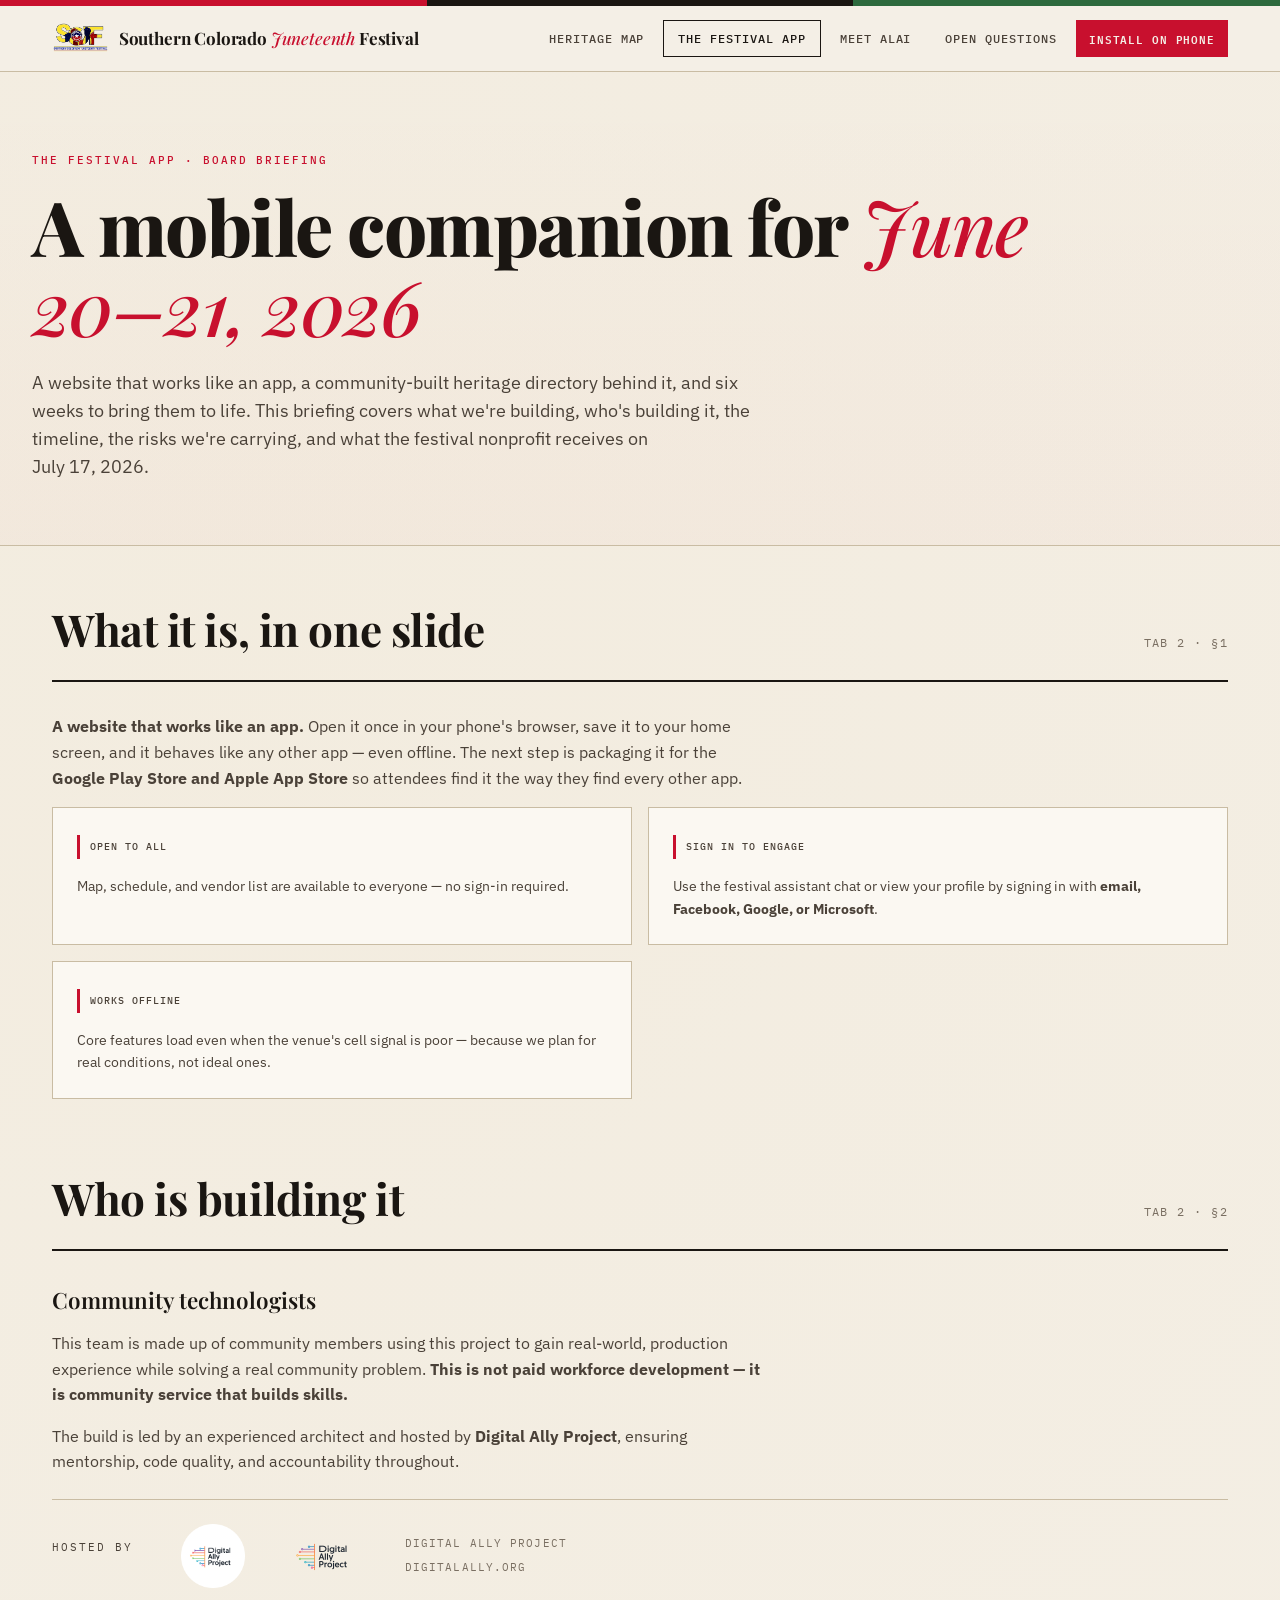
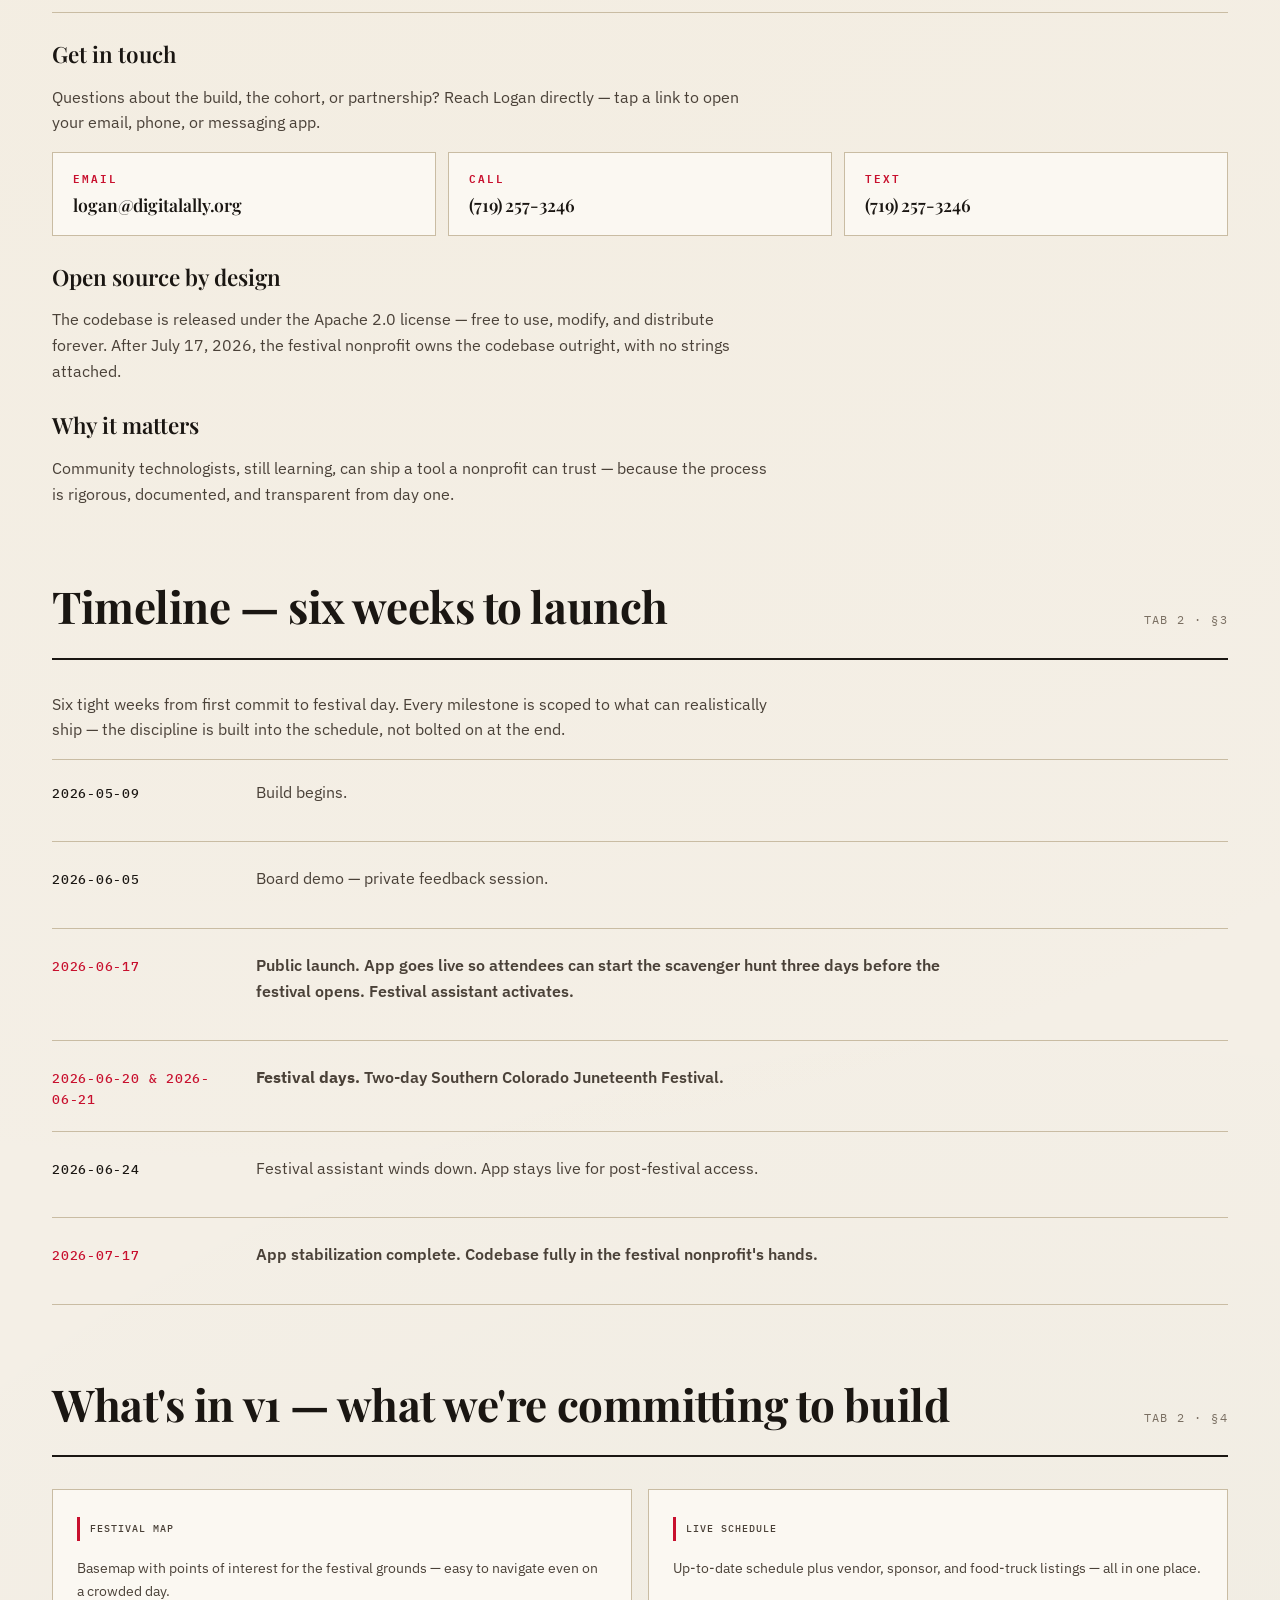
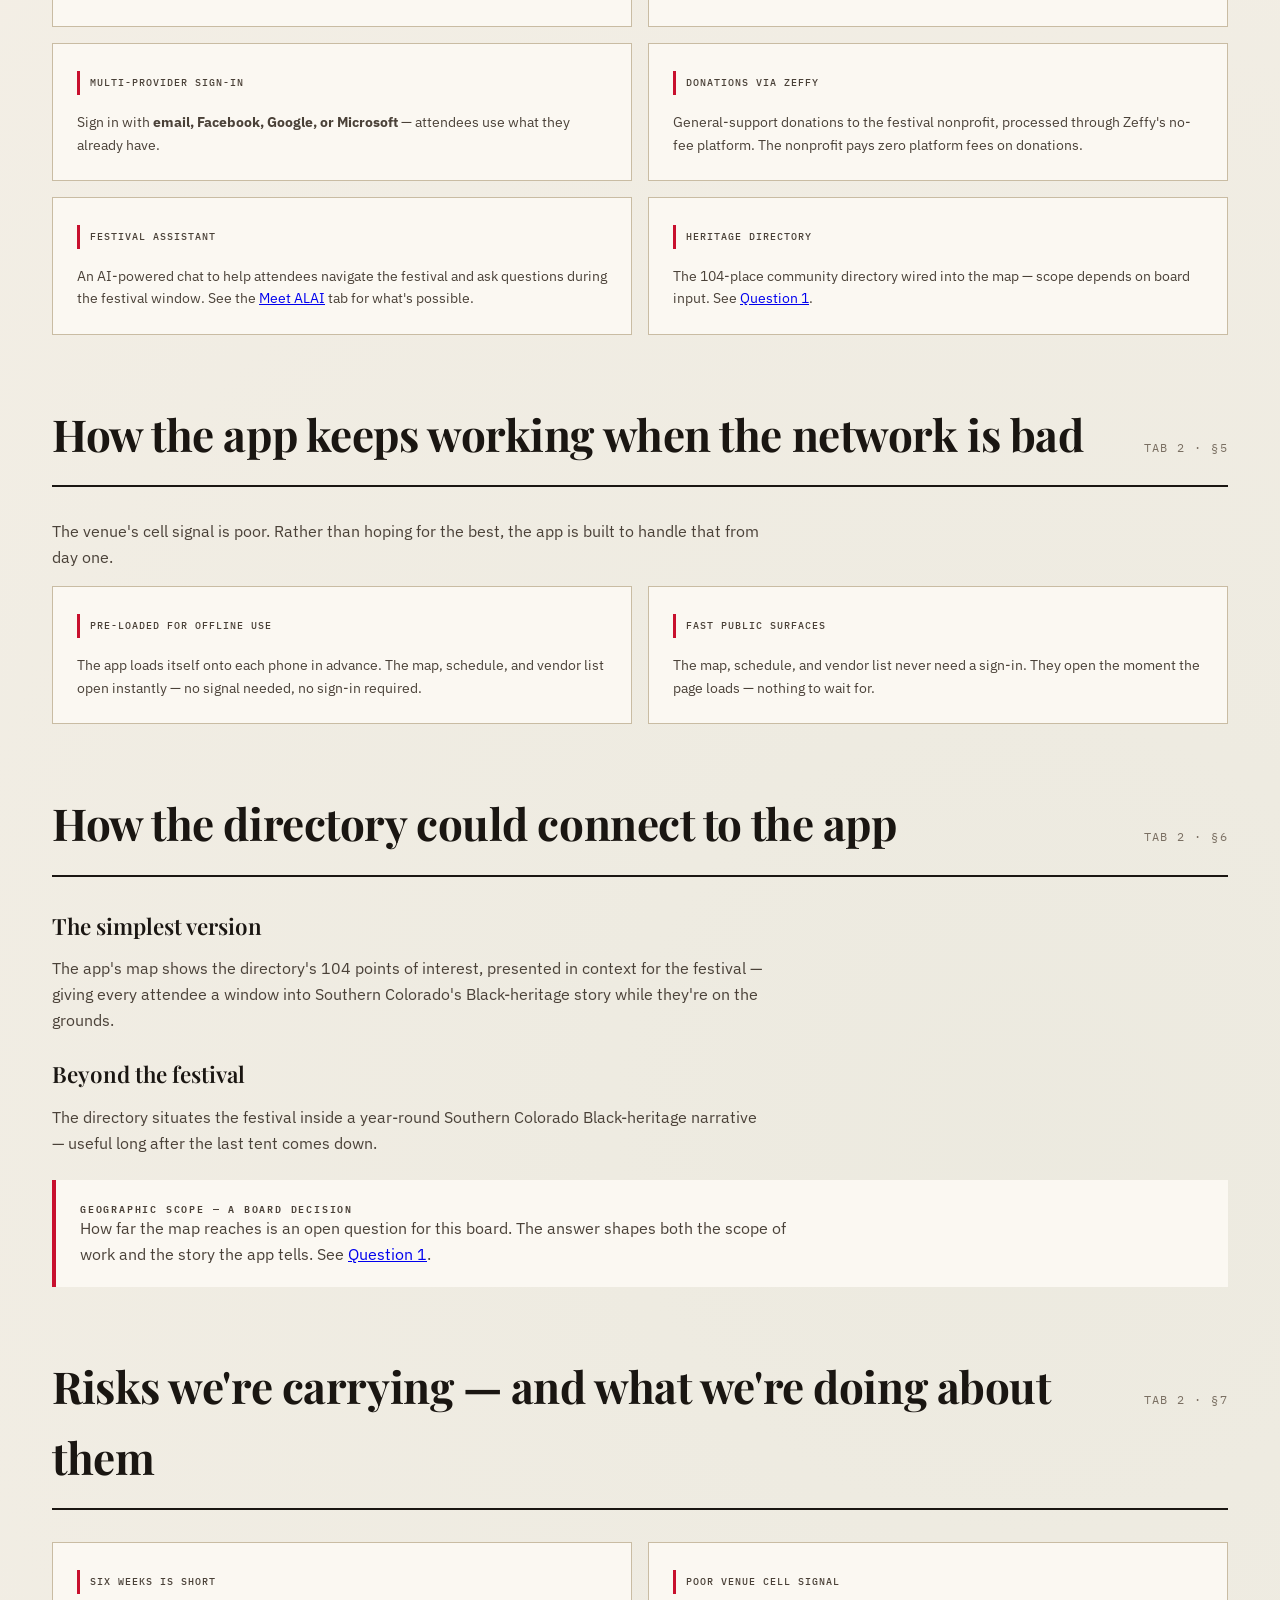
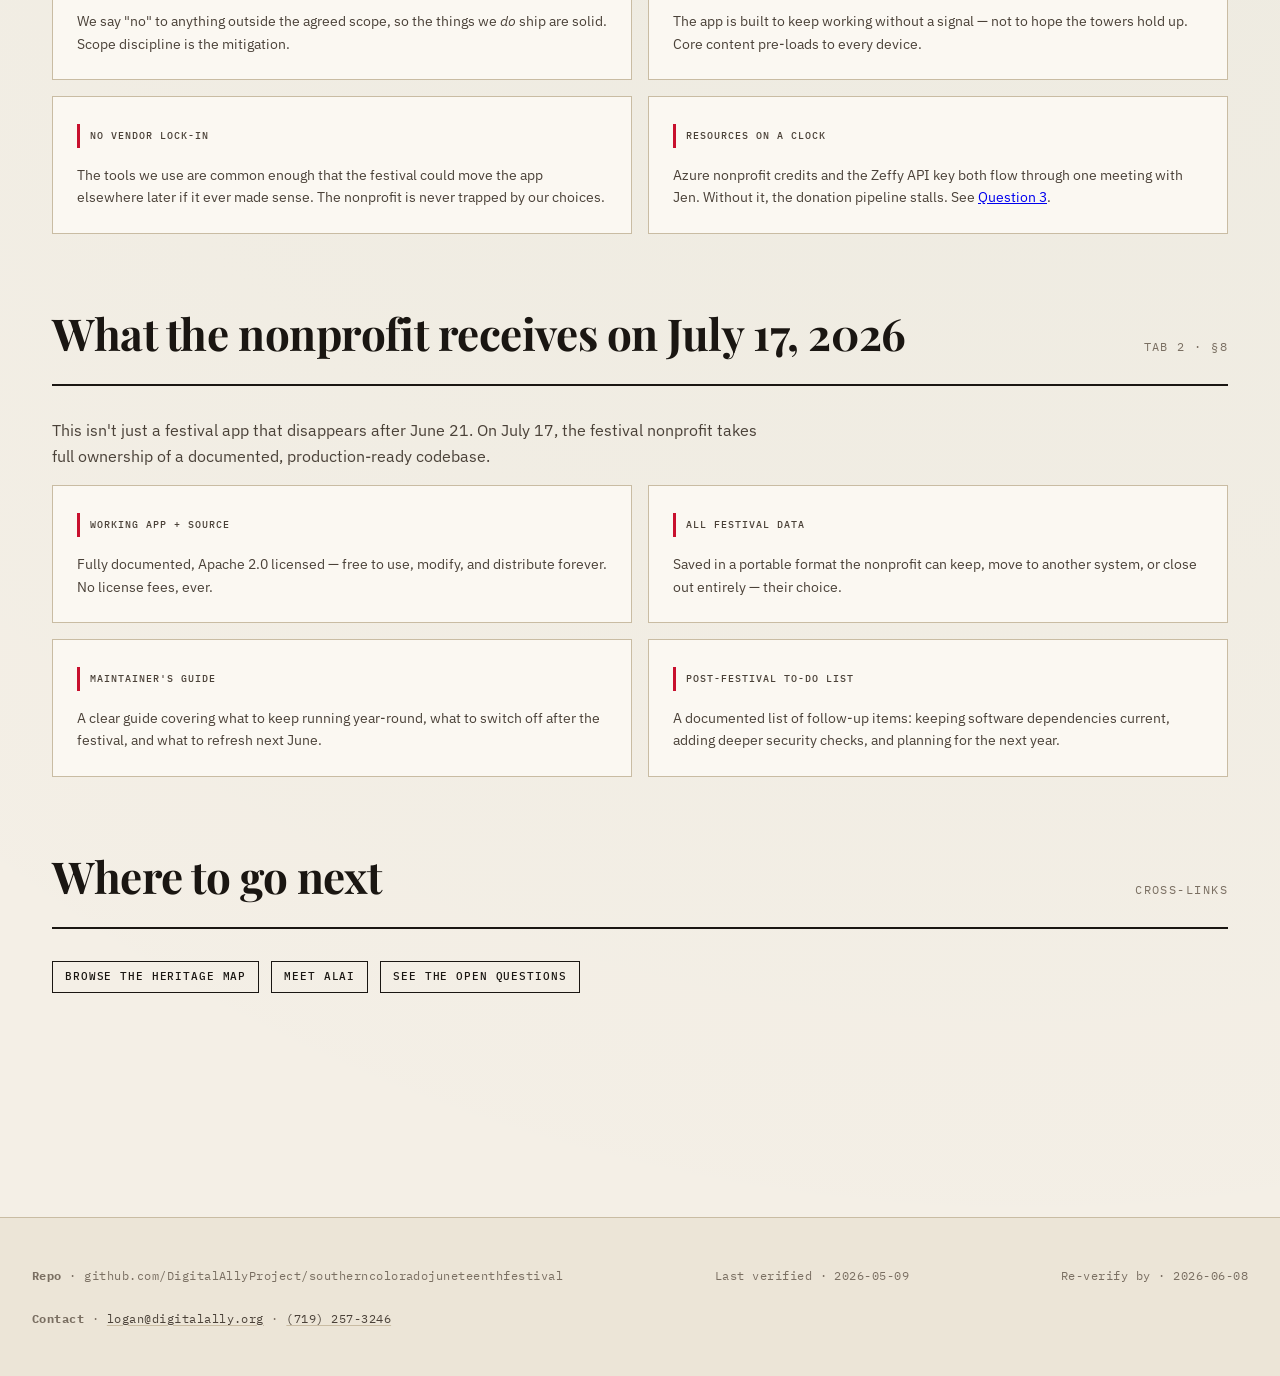
==== commit 9c6156b4: "Mobile fixes, install dialog, full festival name in brand, Google Maps live. - Brand text now reads " ====
--- a/festival-app.html
+++ b/festival-app.html
@@ -18,12 +18,13 @@
 
 <header class="site-header">
   <div class="site-header-inner">
-    <a class="site-brand" href="index.html"><img src="assets/festival-logo.png" alt="" class="site-brand-mark" /><span>Southern Colorado <em>Juneteenth</em></span></a>
+    <a class="site-brand" href="index.html"><img src="assets/festival-logo.png" alt="" class="site-brand-mark" /><span class="site-brand-text">Southern Colorado <em>Juneteenth</em> Festival</span></a>
     <nav class="site-nav" aria-label="Primary">
       <a href="heritage-map.html">Heritage Map</a>
       <a href="festival-app.html" class="active">The Festival App</a>
       <a href="meet-alai.html">Meet ALAI</a>
       <a href="open-questions.html">Open Questions</a>
+          <button class="install-trigger" id="install-trigger" type="button" hidden>Install on phone</button>
     </nav>
   </div>
 </header>
@@ -305,5 +306,45 @@
     window.addEventListener('load', () => navigator.serviceWorker.register('sw.js').catch(() => {}));
   }
 </script>
+<dialog class="install-dialog" id="install-dialog">
+  <div class="install-dialog-inner">
+    <div class="install-dialog-header">
+      <div>
+        <p class="eyebrow">Install on your device</p>
+        <h2>Add this to your home screen</h2>
+      </div>
+      <button class="install-dialog-close" id="install-dialog-close" type="button" aria-label="Close">&times;</button>
+    </div>
+    <p class="install-dialog-lede">This site can run like an app on your phone &mdash; full-screen, offline-capable, no app store required.</p>
+    <button class="install-native-btn" id="install-native-btn" type="button" hidden>Install now</button>
+    <details class="install-platform" id="install-ios">
+      <summary>iPhone or iPad (Safari)</summary>
+      <ol>
+        <li>Tap the <strong>Share</strong> button (square with an up-arrow) at the bottom of Safari.</li>
+        <li>Scroll down and tap <strong>Add to Home Screen</strong>.</li>
+        <li>Tap <strong>Add</strong> in the top-right.</li>
+      </ol>
+    </details>
+    <details class="install-platform" id="install-android">
+      <summary>Android (Chrome)</summary>
+      <ol>
+        <li>Tap the <strong>three-dot menu</strong> in the top-right of Chrome.</li>
+        <li>Tap <strong>Install app</strong> (or <em>Add to Home Screen</em>).</li>
+        <li>Tap <strong>Install</strong> to confirm.</li>
+      </ol>
+    </details>
+    <details class="install-platform" id="install-desktop">
+      <summary>Desktop (Chrome or Edge)</summary>
+      <ol>
+        <li>Look for the <strong>install icon</strong> in the address bar (a small monitor with a down-arrow).</li>
+        <li>Click it, then click <strong>Install</strong>.</li>
+      </ol>
+    </details>
+    <p class="install-uninstall-note"><strong>Heads up before you uninstall</strong>To remove this app later, do <em>not</em> uninstall it from Windows Apps &amp; Features &mdash; that can accidentally remove the underlying browser. Instead, open <code>edge://apps/</code> (Edge) or <code>chrome://apps/</code> (Chrome) and remove it there. On phones, long-press the home-screen icon and tap Remove.</p>
+  </div>
+</dialog>
+
+<script src="install-prompt.js" defer></script>
+
 </body>
 </html>
--- a/styles.css
+++ b/styles.css
@@ -29,7 +29,7 @@
 }
 
 * { box-sizing: border-box; }
-html { scroll-behavior: smooth; }
+html { scroll-behavior: smooth; overflow-x: hidden; }
 body {
   margin: 0;
   background: var(--bg);
@@ -37,10 +37,13 @@
   font-family: var(--font-body);
   font-size: 16px;
   line-height: 1.6;
+  overflow-x: hidden;
   background-image:
     radial-gradient(circle at 20% 10%, rgba(212, 166, 52, 0.04) 0, transparent 40%),
     radial-gradient(circle at 80% 70%, rgba(45, 106, 62, 0.04) 0, transparent 40%);
 }
+img, video { max-width: 100%; height: auto; }
+a { word-break: break-word; }
 
 /* ===== Global nav header (shared across all tabs) ===== */
 .site-header {
@@ -75,16 +78,22 @@
   gap: 10px;
   font-family: var(--font-display);
   font-weight: 700;
-  font-size: 18px;
+  font-size: 17px;
   letter-spacing: -0.01em;
   color: var(--ink);
   text-decoration: none;
-  flex: 0 0 auto;
+  flex: 1 1 auto;
+  min-width: 0;
 }
 .site-brand-mark {
   height: 32px;
   width: auto;
   display: block;
+  flex-shrink: 0;
+}
+.site-brand-text {
+  white-space: normal;
+  line-height: 1.15;
 }
 .site-brand em {
   font-style: italic;
@@ -717,13 +726,269 @@
   color: var(--bg);
 }
 
+/* ===== Map section (heritage-map.html) ===== */
+.map-section {
+  border-top: 1px solid var(--rule);
+  padding: 56px 32px 64px;
+  background: var(--bg-deeper);
+  scroll-margin-top: 80px;
+}
+.map-section-inner {
+  max-width: 1240px;
+  margin: 0 auto;
+}
+.map-section h2 {
+  font-family: var(--font-display);
+  font-size: clamp(1.5rem, 3.5vw, 2.5rem);
+  font-weight: 700;
+  margin: 0 0 12px;
+  letter-spacing: -0.01em;
+}
+.map-section p {
+  color: var(--ink-soft);
+  max-width: 720px;
+  margin: 0 0 24px;
+}
+#map {
+  width: 100%;
+  height: clamp(360px, 60vh, 600px);
+  background: var(--bg);
+  border: 1px solid var(--rule);
+  position: relative;
+}
+.map-placeholder {
+  position: absolute;
+  inset: 0;
+  display: flex;
+  flex-direction: column;
+  align-items: center;
+  justify-content: center;
+  text-align: center;
+  padding: 24px;
+  font-family: var(--font-body);
+  color: var(--ink-faded);
+  background: var(--bg);
+}
+.map-placeholder strong {
+  font-family: var(--font-display);
+  font-weight: 600;
+  font-size: 1.25rem;
+  color: var(--ink);
+  margin-bottom: 8px;
+}
+@media (max-width: 640px) {
+  .map-section { padding: 32px 16px 48px; }
+}
+
+/* ===== Install button + dialog ===== */
+.install-trigger {
+  font-family: var(--font-mono);
+  font-size: 11px;
+  font-weight: 600;
+  letter-spacing: 0.08em;
+  text-transform: uppercase;
+  padding: 8px 12px;
+  background: var(--pa-red);
+  color: var(--bg);
+  border: 1px solid var(--pa-red);
+  cursor: pointer;
+  flex-shrink: 0;
+  transition: background 0.15s ease, border-color 0.15s ease;
+}
+.install-trigger:hover { background: var(--ink); border-color: var(--ink); }
+.install-trigger[hidden] { display: none; }
+
+.install-dialog {
+  border: none;
+  padding: 0;
+  background: var(--bg);
+  max-width: 480px;
+  width: calc(100% - 32px);
+  box-shadow: var(--shadow-lift);
+  color: var(--ink);
+  font-family: var(--font-body);
+}
+.install-dialog::backdrop {
+  background: rgba(26,22,18,0.6);
+  backdrop-filter: blur(4px);
+}
+.install-dialog-inner {
+  padding: 24px;
+  border-top: 6px solid var(--pa-red);
+}
+.install-dialog-header {
+  display: flex;
+  align-items: flex-start;
+  justify-content: space-between;
+  gap: 16px;
+  margin-bottom: 16px;
+}
+.install-dialog-header .eyebrow { margin-bottom: 6px; }
+.install-dialog-header h2 {
+  font-family: var(--font-display);
+  margin: 0;
+  font-size: 1.4rem;
+  line-height: 1.2;
+}
+.install-dialog-close {
+  background: transparent;
+  border: 1px solid var(--rule);
+  width: 32px;
+  height: 32px;
+  cursor: pointer;
+  font-size: 20px;
+  line-height: 1;
+  color: var(--ink);
+  flex-shrink: 0;
+}
+.install-dialog-close:hover { background: var(--bg-deeper); }
+.install-dialog-lede {
+  margin: 0 0 16px;
+  color: var(--ink-soft);
+  font-size: 14px;
+}
+.install-native-btn {
+  display: block;
+  width: 100%;
+  padding: 14px;
+  margin-bottom: 16px;
+  background: var(--pa-green);
+  color: var(--bg);
+  border: none;
+  font-family: var(--font-body);
+  font-weight: 600;
+  font-size: 15px;
+  cursor: pointer;
+  letter-spacing: 0.02em;
+}
+.install-native-btn:hover { background: var(--ink); }
+.install-native-btn[hidden] { display: none; }
+.install-platform {
+  border-top: 1px solid var(--rule);
+  padding: 12px 0;
+}
+.install-platform:last-of-type { border-bottom: 1px solid var(--rule); }
+.install-platform summary {
+  font-family: var(--font-display);
+  font-weight: 600;
+  font-size: 1rem;
+  cursor: pointer;
+  padding: 4px 0;
+  outline: none;
+  list-style: none;
+}
+.install-platform summary::-webkit-details-marker { display: none; }
+.install-platform summary::before {
+  content: '+';
+  display: inline-block;
+  width: 20px;
+  color: var(--ink-faded);
+  font-weight: 400;
+}
+.install-platform[open] summary::before {
+  content: '–';
+  color: var(--pa-red);
+}
+.install-platform[open] summary { color: var(--pa-red); }
+.install-platform ol {
+  margin: 8px 0 4px 24px;
+  padding-left: 8px;
+  color: var(--ink-soft);
+  font-size: 14px;
+  line-height: 1.6;
+}
+.install-platform li { margin-bottom: 6px; }
+.install-uninstall-note {
+  margin-top: 16px;
+  padding: 12px 14px;
+  background: var(--bg-deeper);
+  border-left: 3px solid var(--pa-gold);
+  font-size: 12px;
+  color: var(--ink-soft);
+  line-height: 1.5;
+}
+.install-uninstall-note strong {
+  color: var(--ink);
+  display: block;
+  font-family: var(--font-mono);
+  font-size: 10px;
+  letter-spacing: 0.12em;
+  text-transform: uppercase;
+  margin-bottom: 4px;
+}
+
 /* ===== Responsive tweaks ===== */
+@media (max-width: 760px) {
+  .site-header-inner {
+    padding: 10px 16px;
+    gap: 8px 12px;
+  }
+  .site-brand {
+    font-size: 14px;
+    gap: 8px;
+    flex: 1 1 100%;
+    order: 1;
+  }
+  .site-brand-mark { height: 26px; }
+  .install-trigger {
+    order: 2;
+    font-size: 10px;
+    padding: 6px 10px;
+  }
+  .site-nav {
+    flex: 1 1 100%;
+    margin-left: 0;
+    gap: 2px;
+    order: 3;
+    justify-content: flex-start;
+  }
+  .site-nav a {
+    font-size: 10px;
+    padding: 6px 8px;
+    letter-spacing: 0.06em;
+  }
+}
 @media (max-width: 640px) {
-  .hero { padding: 56px 24px 48px; }
-  main { padding: 32px 20px 64px; }
-  .site-header-inner { padding: 12px 20px; }
-  .site-brand { font-size: 16px; }
-  .site-nav a { font-size: 11px; padding: 6px 10px; }
-  .filters { padding: 12px 20px; }
-  .site-footer { padding: 32px 20px; }
-}
+  .hero { padding: 48px 20px 40px; }
+  .hero h1 { font-size: clamp(1.75rem, 8vw, 3rem); }
+  .hero-lede { font-size: 16px; }
+  .hero-meta { gap: 12px 24px; }
+  .meta-item strong { font-size: 24px; }
+  main { padding: 28px 16px 56px; }
+  .section { margin-bottom: 48px; }
+  .section-heading { flex-direction: column; gap: 6px; align-items: flex-start; padding-bottom: 12px; }
+  .section-title { font-size: clamp(1.4rem, 6vw, 2rem); }
+  .filters {
+    padding: 12px 16px;
+    top: 56px;
+  }
+  .filters-inner { gap: 8px; }
+  .filter-search { width: 100%; min-width: 0; flex-basis: 100%; }
+  .filter-select { flex: 1 1 calc(50% - 6px); min-width: 0; }
+  .card-grid {
+    grid-template-columns: 1fr;
+    gap: 12px;
+  }
+  .card-grid.cols-2 { grid-template-columns: 1fr; }
+  .card-static { padding: 18px; }
+  .info-row { grid-template-columns: 1fr; gap: 2px; padding-bottom: 6px; }
+  .info-row dt { margin-top: 4px; }
+  .site-footer { padding: 24px 16px; }
+  .site-footer-inner { font-size: 11px; gap: 12px; flex-direction: column; }
+  .timeline-row { grid-template-columns: 1fr; gap: 4px; padding: 14px 0; }
+  .question-block { padding: 20px 18px; }
+  .question-block .question-meta { gap: 8px 16px; font-size: 10px; }
+  .install-dialog-inner { padding: 20px 18px; }
+  .logo-strip { gap: 16px 24px; padding: 16px 0; }
+  .logo-strip img { height: 48px; }
+  .contact-actions { grid-template-columns: 1fr; }
+  .region-section { scroll-margin-top: 100px; }
+}
+@media (max-width: 380px) {
+  .site-nav a {
+    font-size: 9px;
+    padding: 5px 6px;
+    letter-spacing: 0.04em;
+  }
+  .hero h1 { font-size: 1.6rem; }
+}
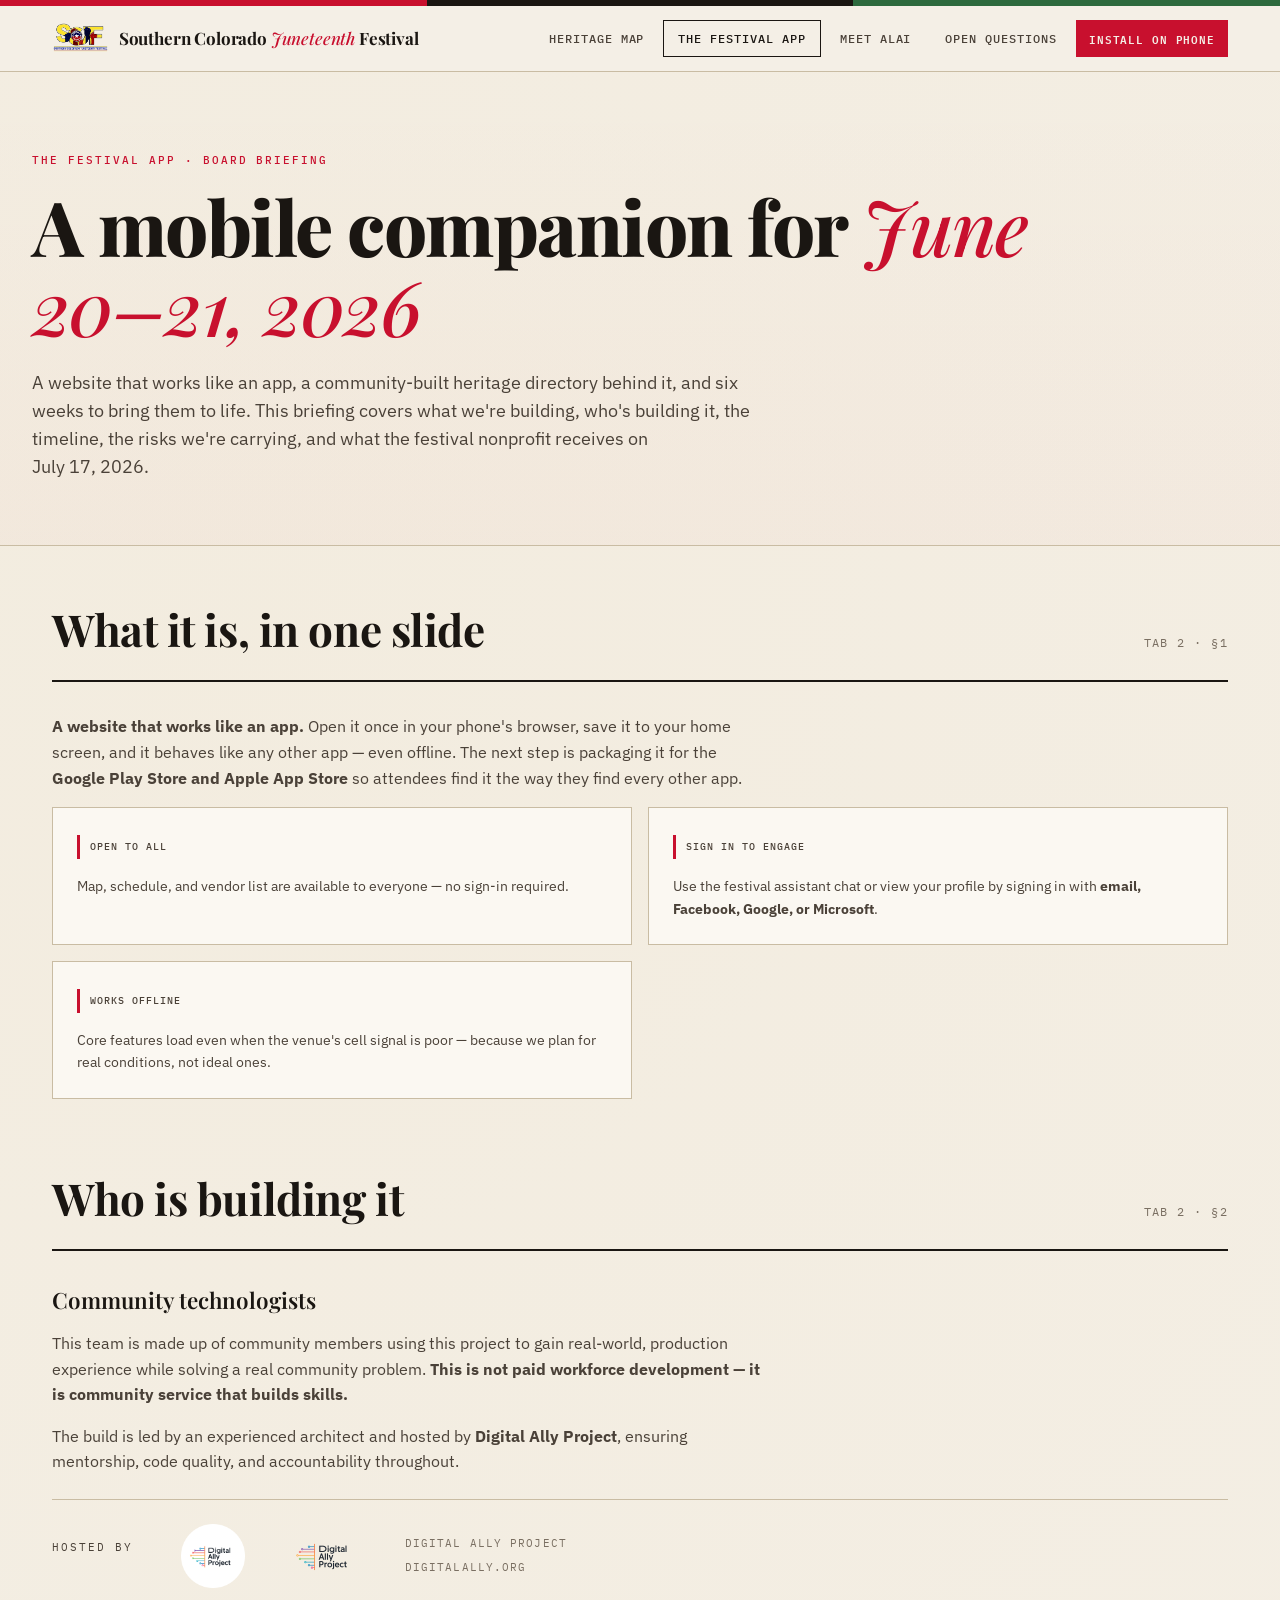
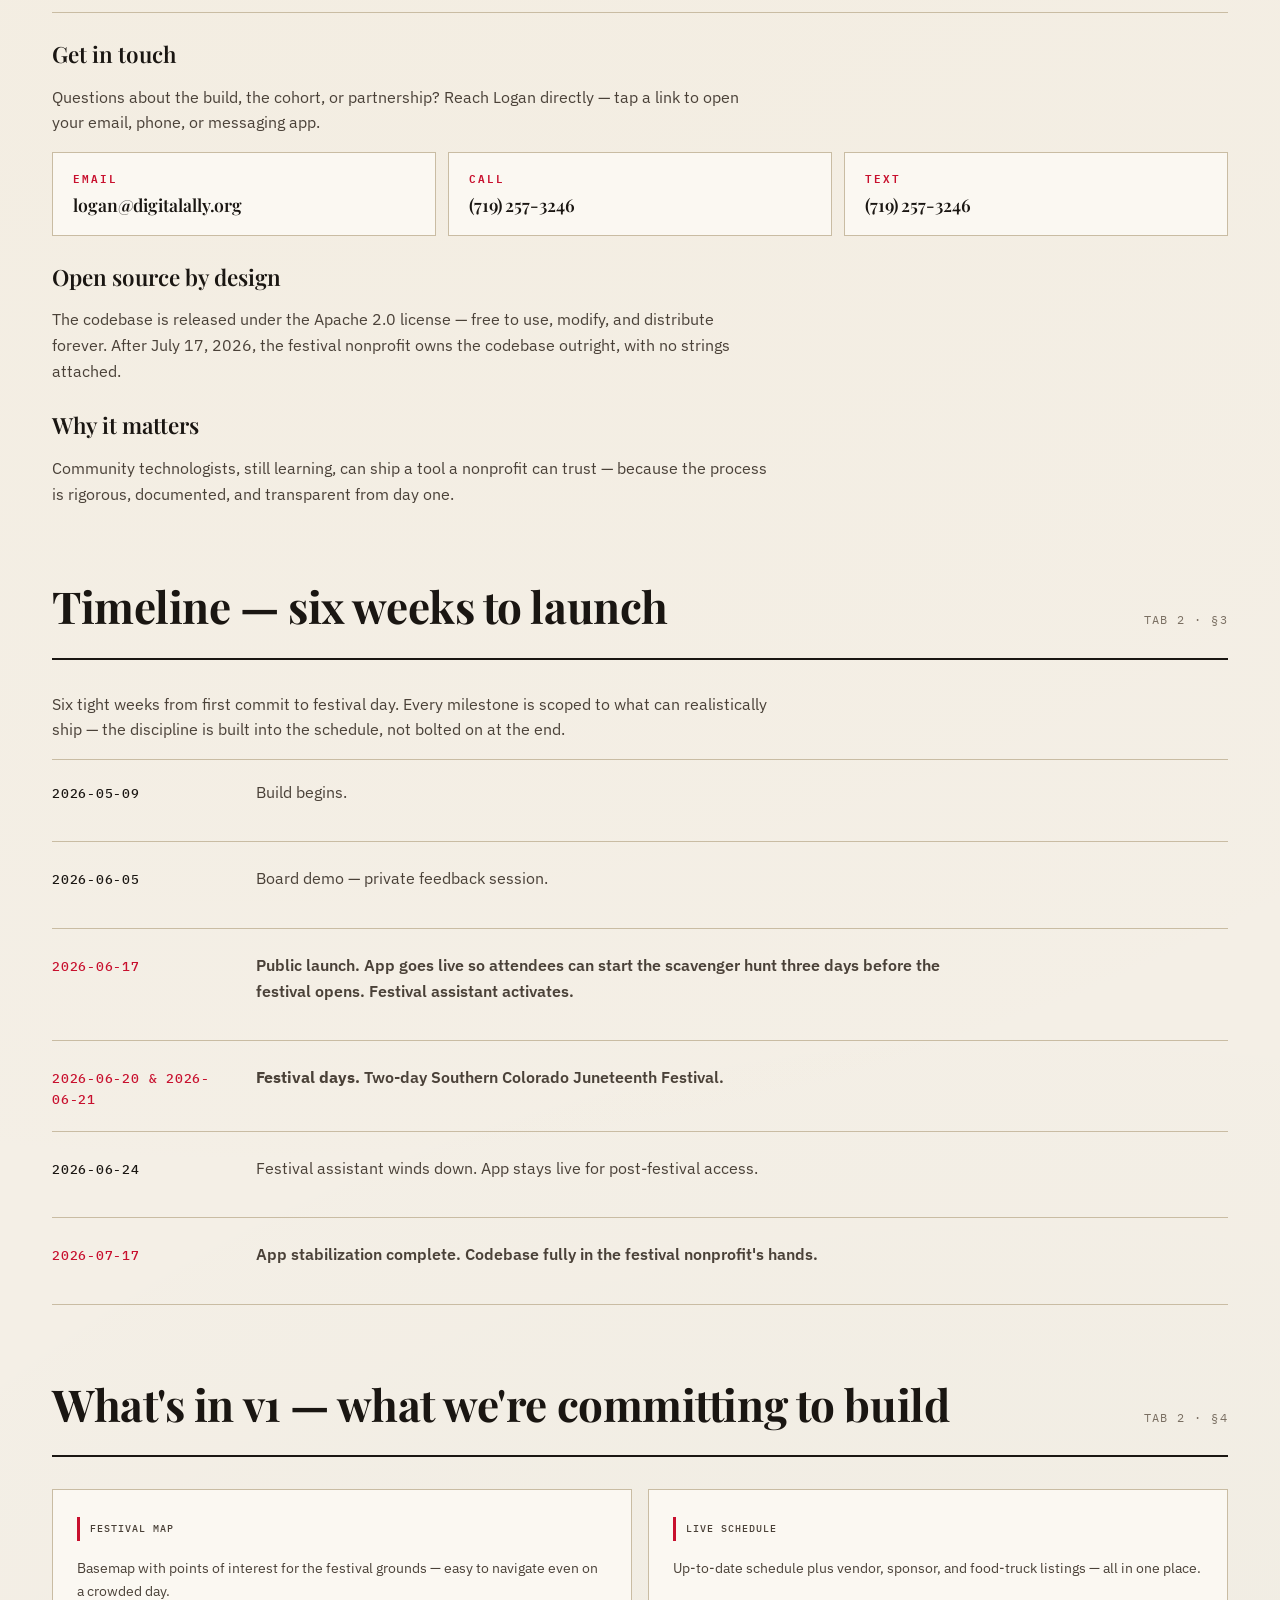
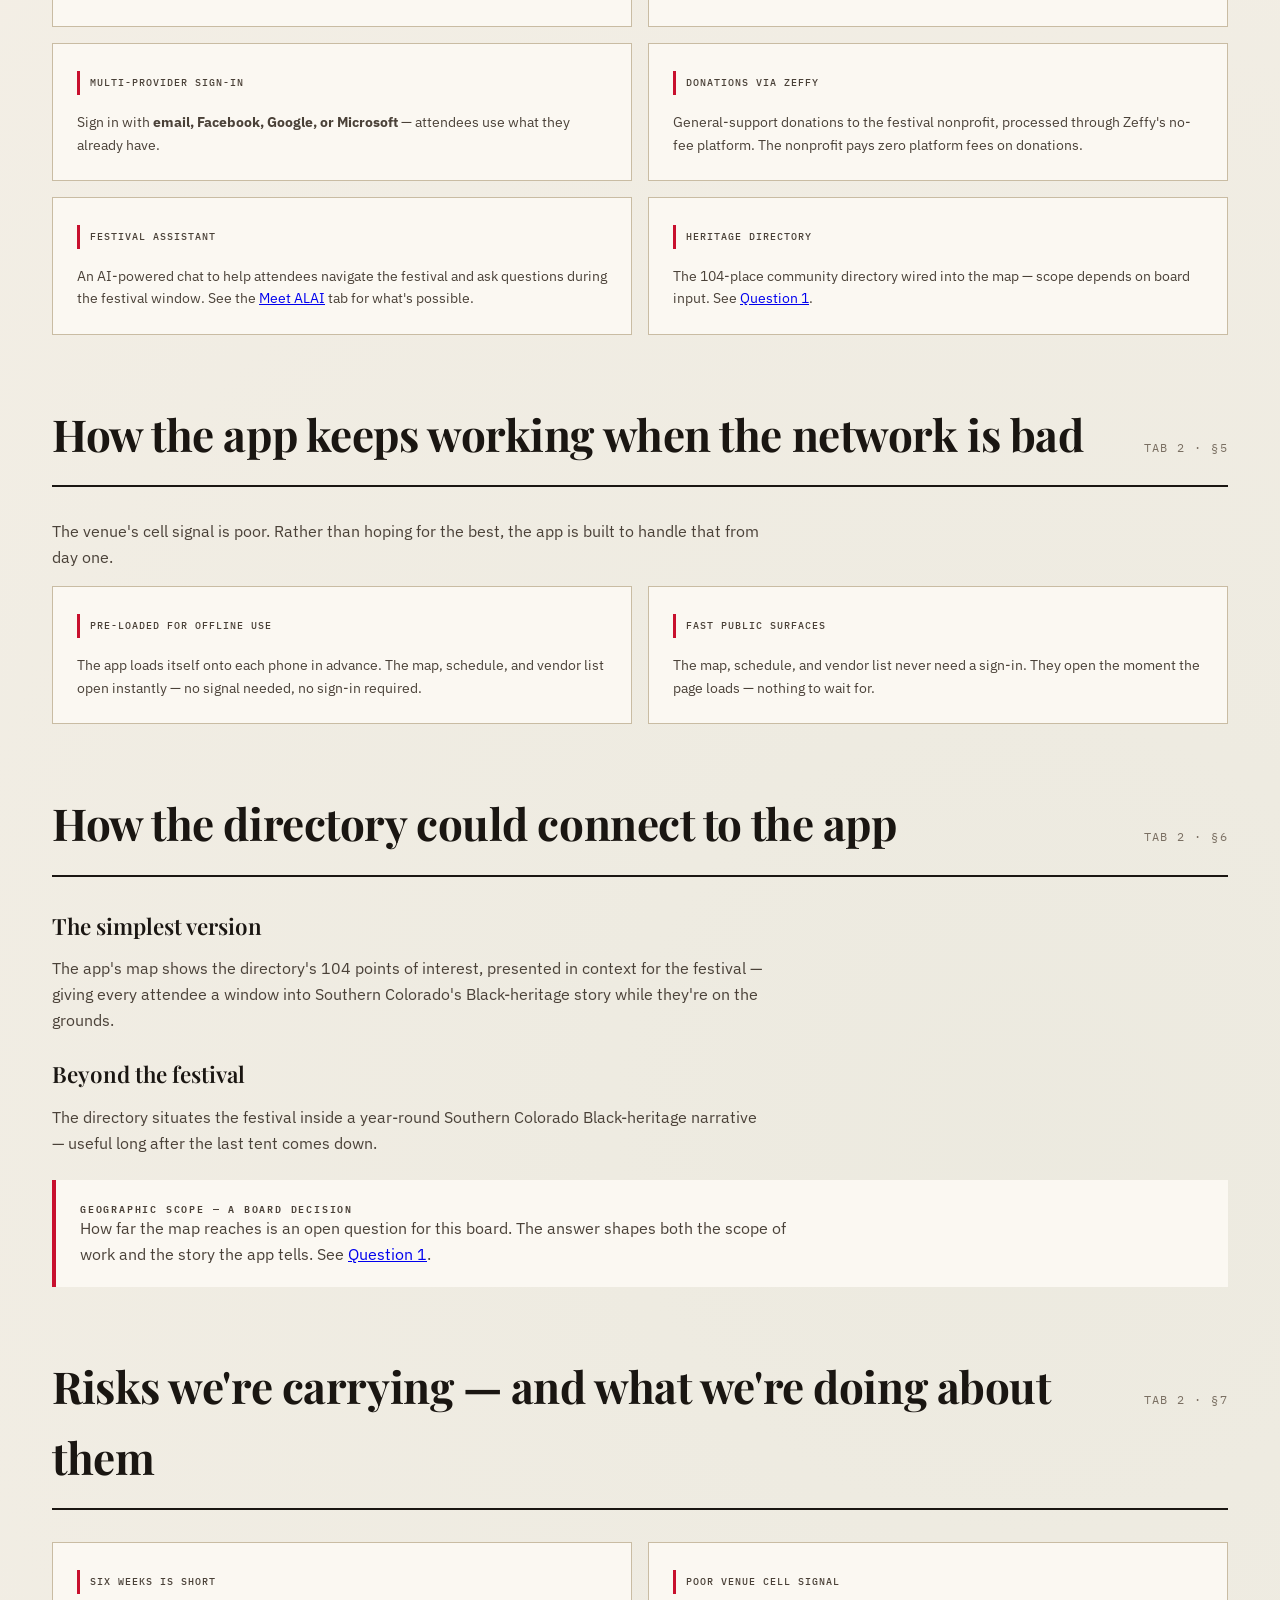
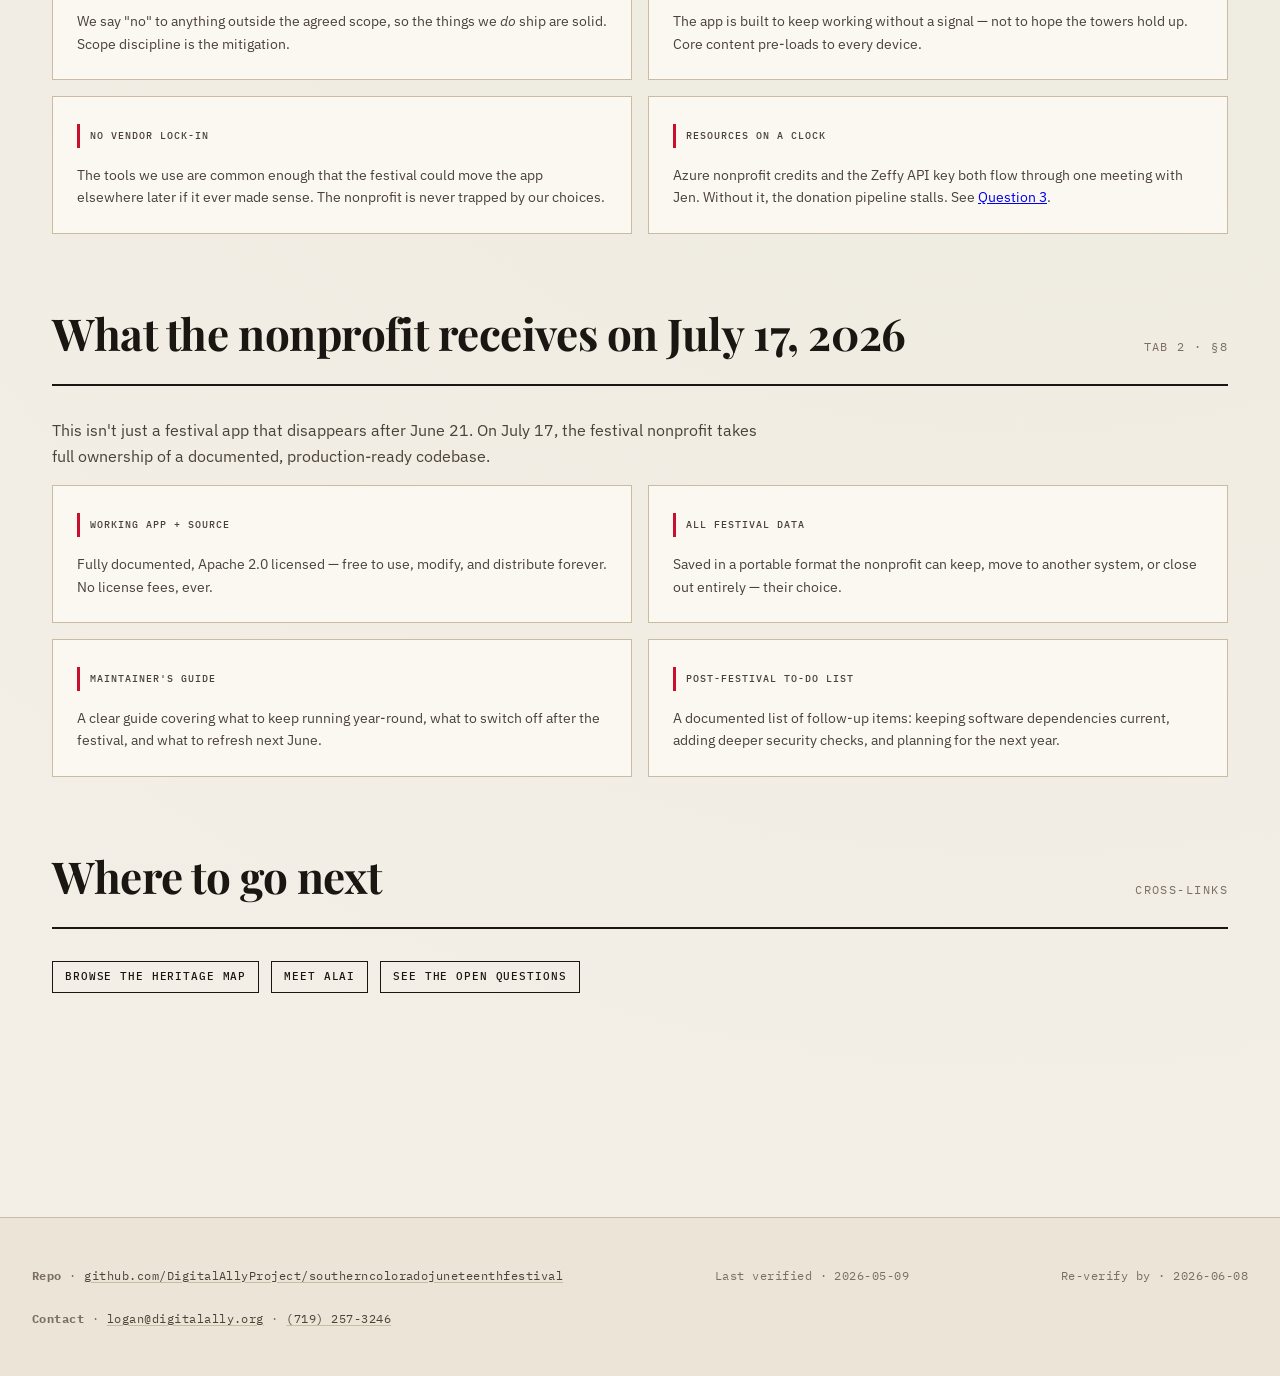
==== commit a08f16c2: "Fix footer bleed on narrow screens. The repo URL in the footer was a 56-character unbreakable string" ====
--- a/festival-app.html
+++ b/festival-app.html
@@ -294,7 +294,7 @@
 
 <footer class="site-footer">
   <div class="site-footer-inner">
-    <div><strong>Repo</strong> · github.com/DigitalAllyProject/southerncoloradojuneteenthfestival</div>
+    <div><strong>Repo</strong> · <a href="https://github.com/DigitalAllyProject/southerncoloradojuneteenthfestival">github.com/DigitalAllyProject/southerncoloradojuneteenthfestival</a></div>
     <div>Last verified · 2026-05-09</div>
     <div>Re-verify by · 2026-06-08</div>
     <div><strong>Contact</strong> · <a href="mailto:logan@digitalally.org">logan@digitalally.org</a> · <a href="tel:+17192573246">(719) 257-3246</a></div>
@@ -326,12 +326,14 @@
       </ol>
     </details>
     <details class="install-platform" id="install-android">
-      <summary>Android (Chrome)</summary>
+      <summary>Android &mdash; use Chrome (not Edge)</summary>
       <ol>
-        <li>Tap the <strong>three-dot menu</strong> in the top-right of Chrome.</li>
+        <li>Open this page in <strong>Chrome</strong> on Android.</li>
+        <li>Tap the <strong>three-dot menu</strong> in the top-right.</li>
         <li>Tap <strong>Install app</strong> (or <em>Add to Home Screen</em>).</li>
         <li>Tap <strong>Install</strong> to confirm.</li>
       </ol>
+      <p class="install-platform-warn"><strong>Important:</strong> on Android, install with Chrome &mdash; not Edge. Chrome creates a standalone app that uninstalls cleanly. Edge installs a shortcut bound to the Edge browser, so removing the icon can prompt to uninstall Edge itself.</p>
     </details>
     <details class="install-platform" id="install-desktop">
       <summary>Desktop (Chrome or Edge)</summary>
@@ -340,7 +342,7 @@
         <li>Click it, then click <strong>Install</strong>.</li>
       </ol>
     </details>
-    <p class="install-uninstall-note"><strong>Heads up before you uninstall</strong>To remove this app later, do <em>not</em> uninstall it from Windows Apps &amp; Features &mdash; that can accidentally remove the underlying browser. Instead, open <code>edge://apps/</code> (Edge) or <code>chrome://apps/</code> (Chrome) and remove it there. On phones, long-press the home-screen icon and tap Remove.</p>
+    <p class="install-uninstall-note"><strong>Heads up before you uninstall</strong>To remove this app later: on <strong>Windows desktop</strong>, open <code>edge://apps/</code> (Edge) or <code>chrome://apps/</code> (Chrome) and uninstall from there &mdash; not from Windows Apps &amp; Features, which can accidentally remove the browser. On <strong>Android</strong>, long-press the icon and tap <em>Uninstall</em> &mdash; but only if you installed via Chrome. Edge on Android stores PWAs as browser-bound shortcuts, so uninstalling can remove Edge itself. On <strong>iPhone / iPad</strong>, long-press the icon, tap <em>Remove App</em>, then <em>Delete from Home Screen</em> &mdash; safe by design.</p>
   </div>
 </dialog>
 
--- a/styles.css
+++ b/styles.css
@@ -642,7 +642,10 @@
   flex-wrap: wrap;
   gap: 24px 48px;
   justify-content: space-between;
-}
+  overflow-wrap: anywhere;
+  word-break: break-word;
+}
+.site-footer-inner > div { min-width: 0; max-width: 100%; }
 .site-footer-inner a {
   color: var(--ink-soft);
   text-decoration: underline;
@@ -898,6 +901,22 @@
   line-height: 1.6;
 }
 .install-platform li { margin-bottom: 6px; }
+.install-platform-warn {
+  margin: 10px 0 0 24px;
+  padding: 10px 12px;
+  background: rgba(200, 16, 46, 0.06);
+  border-left: 3px solid var(--pa-red);
+  font-size: 12px;
+  color: var(--ink-soft);
+  line-height: 1.5;
+}
+.install-platform-warn strong {
+  color: var(--pa-red);
+  font-family: var(--font-mono);
+  font-size: 10px;
+  letter-spacing: 0.12em;
+  text-transform: uppercase;
+}
 .install-uninstall-note {
   margin-top: 16px;
   padding: 12px 14px;
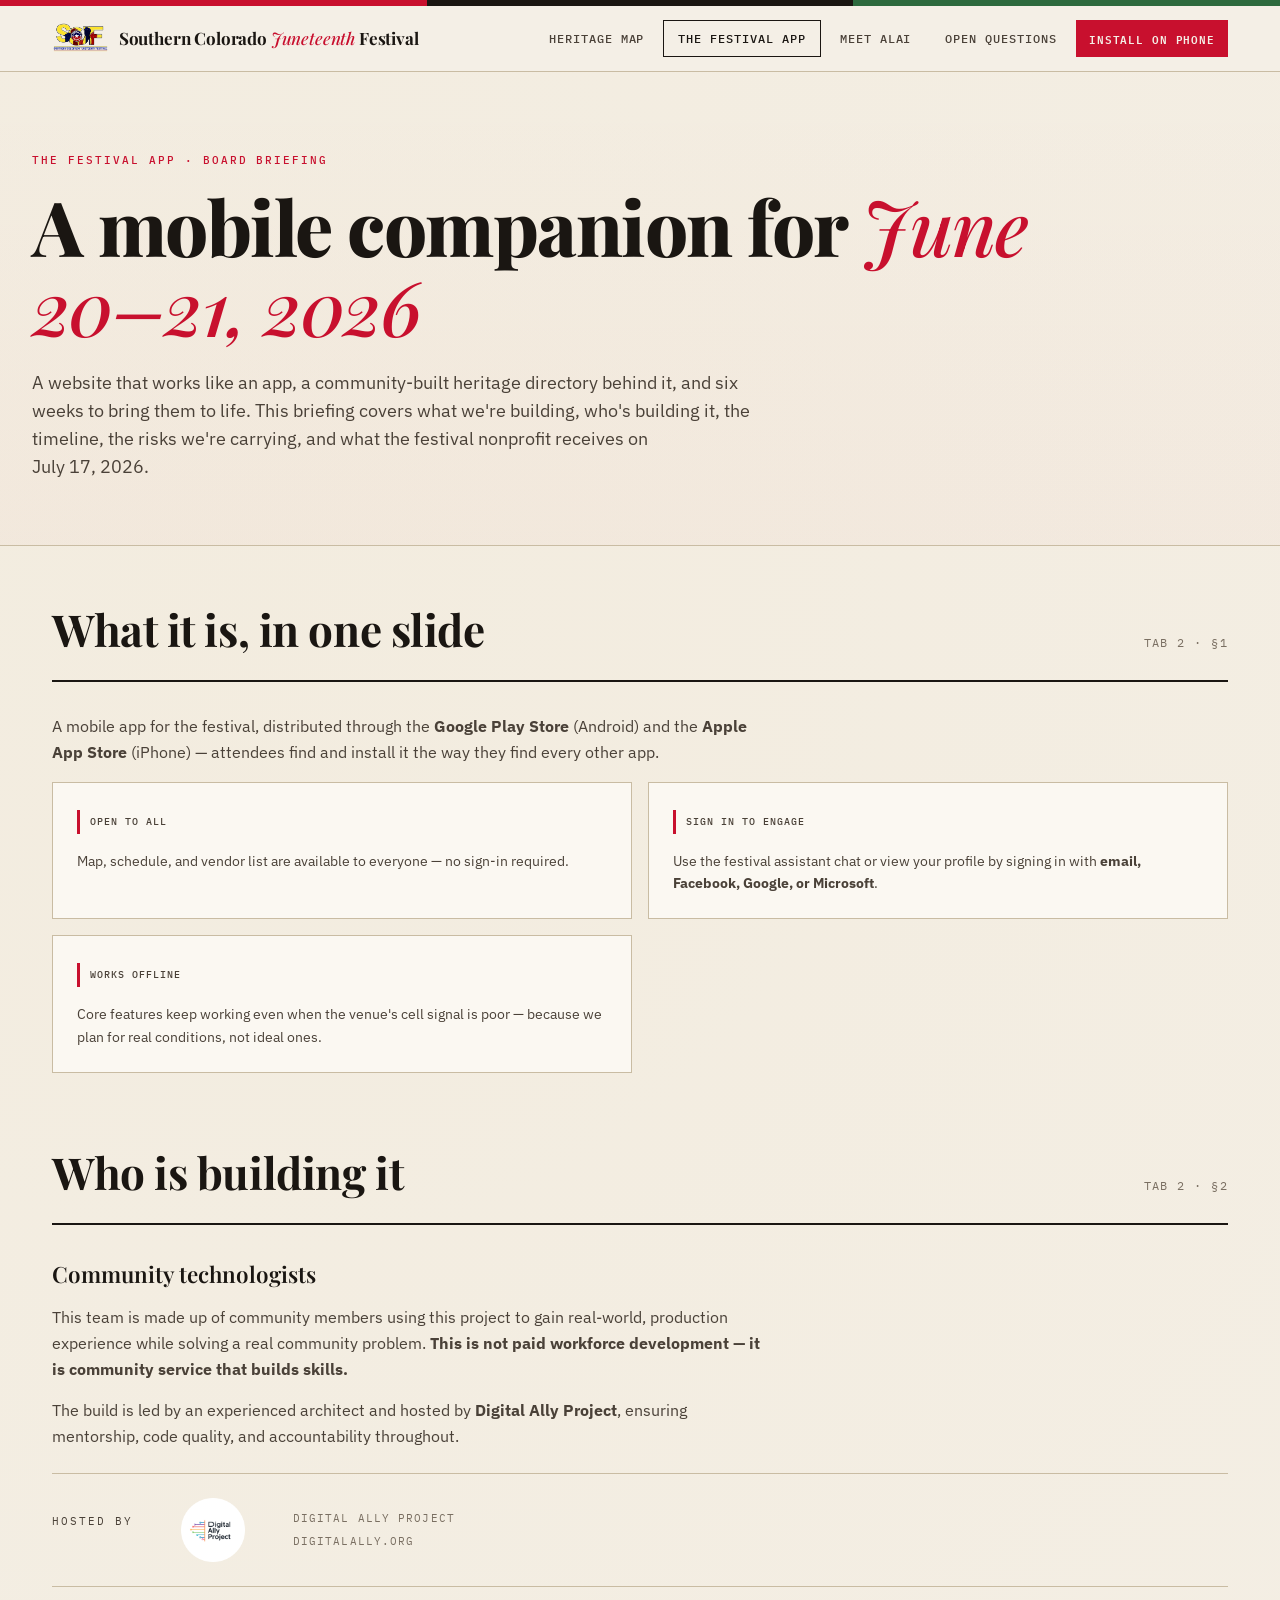
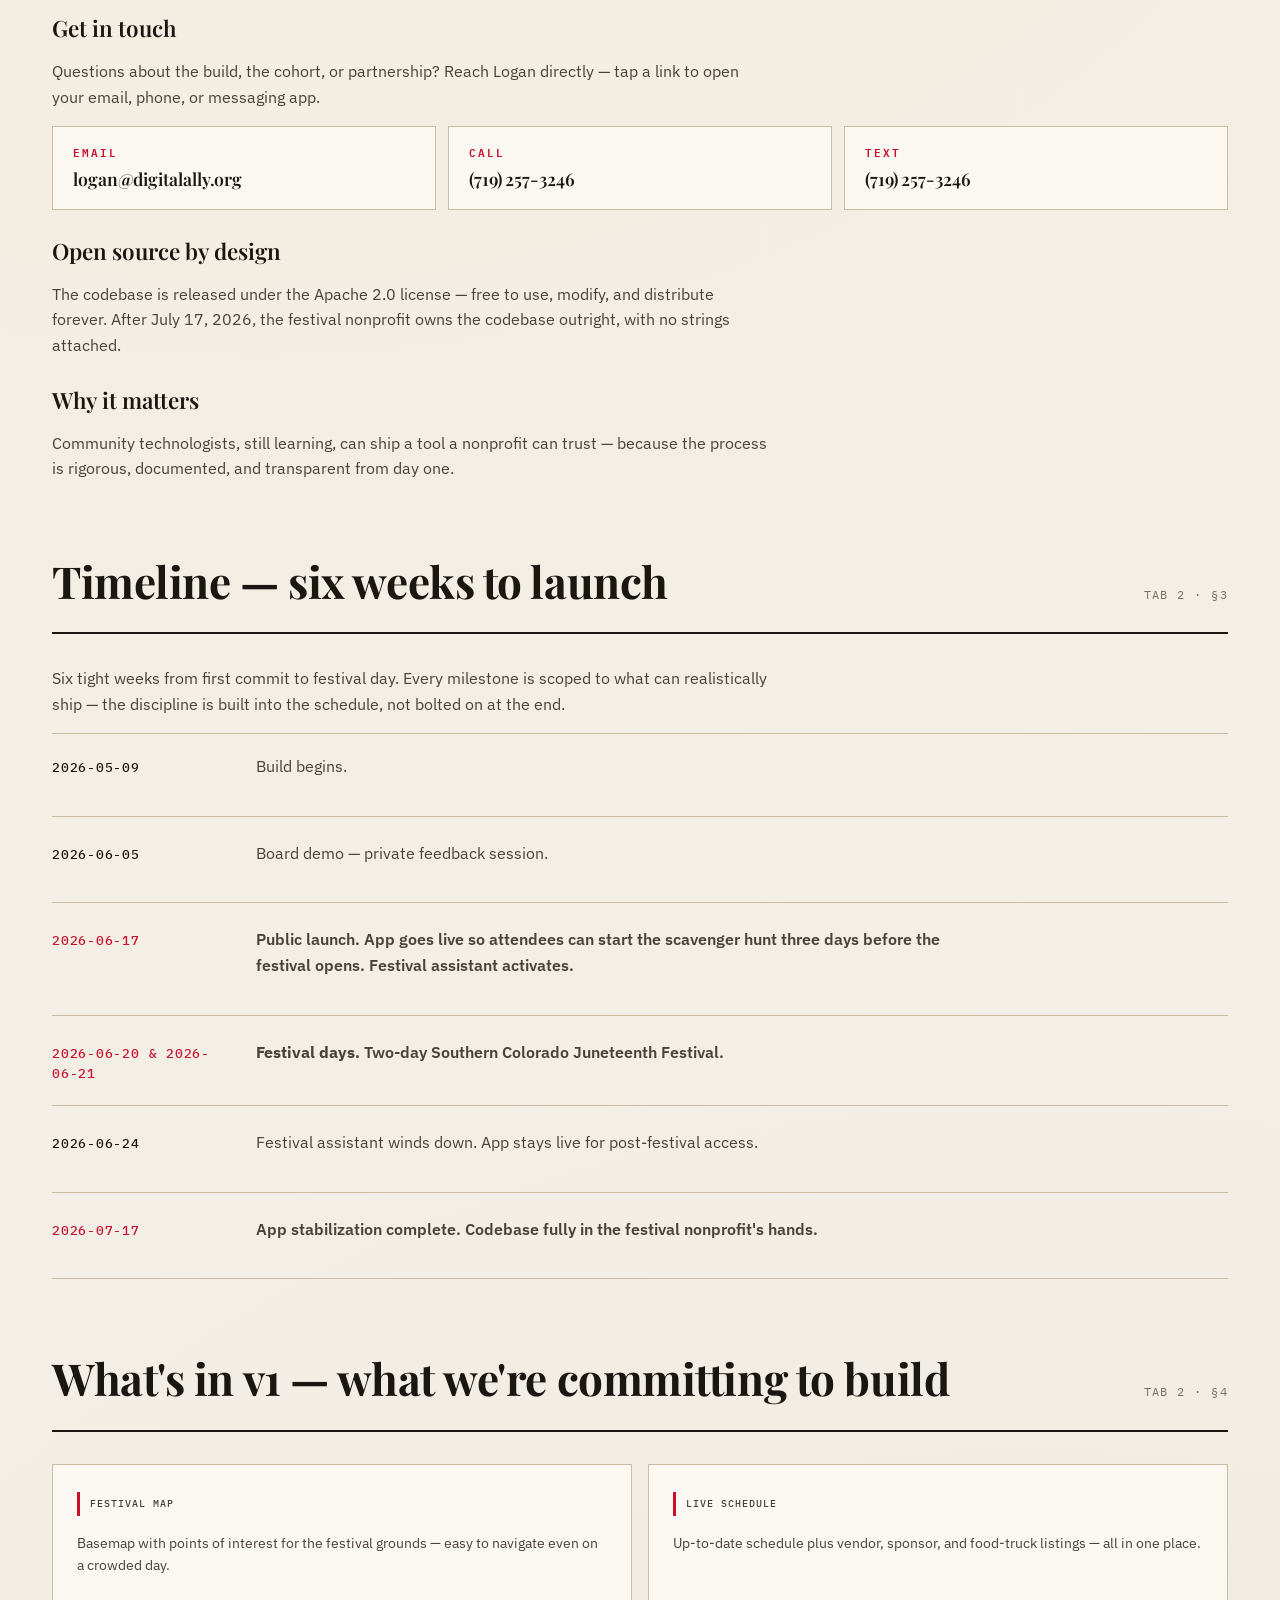
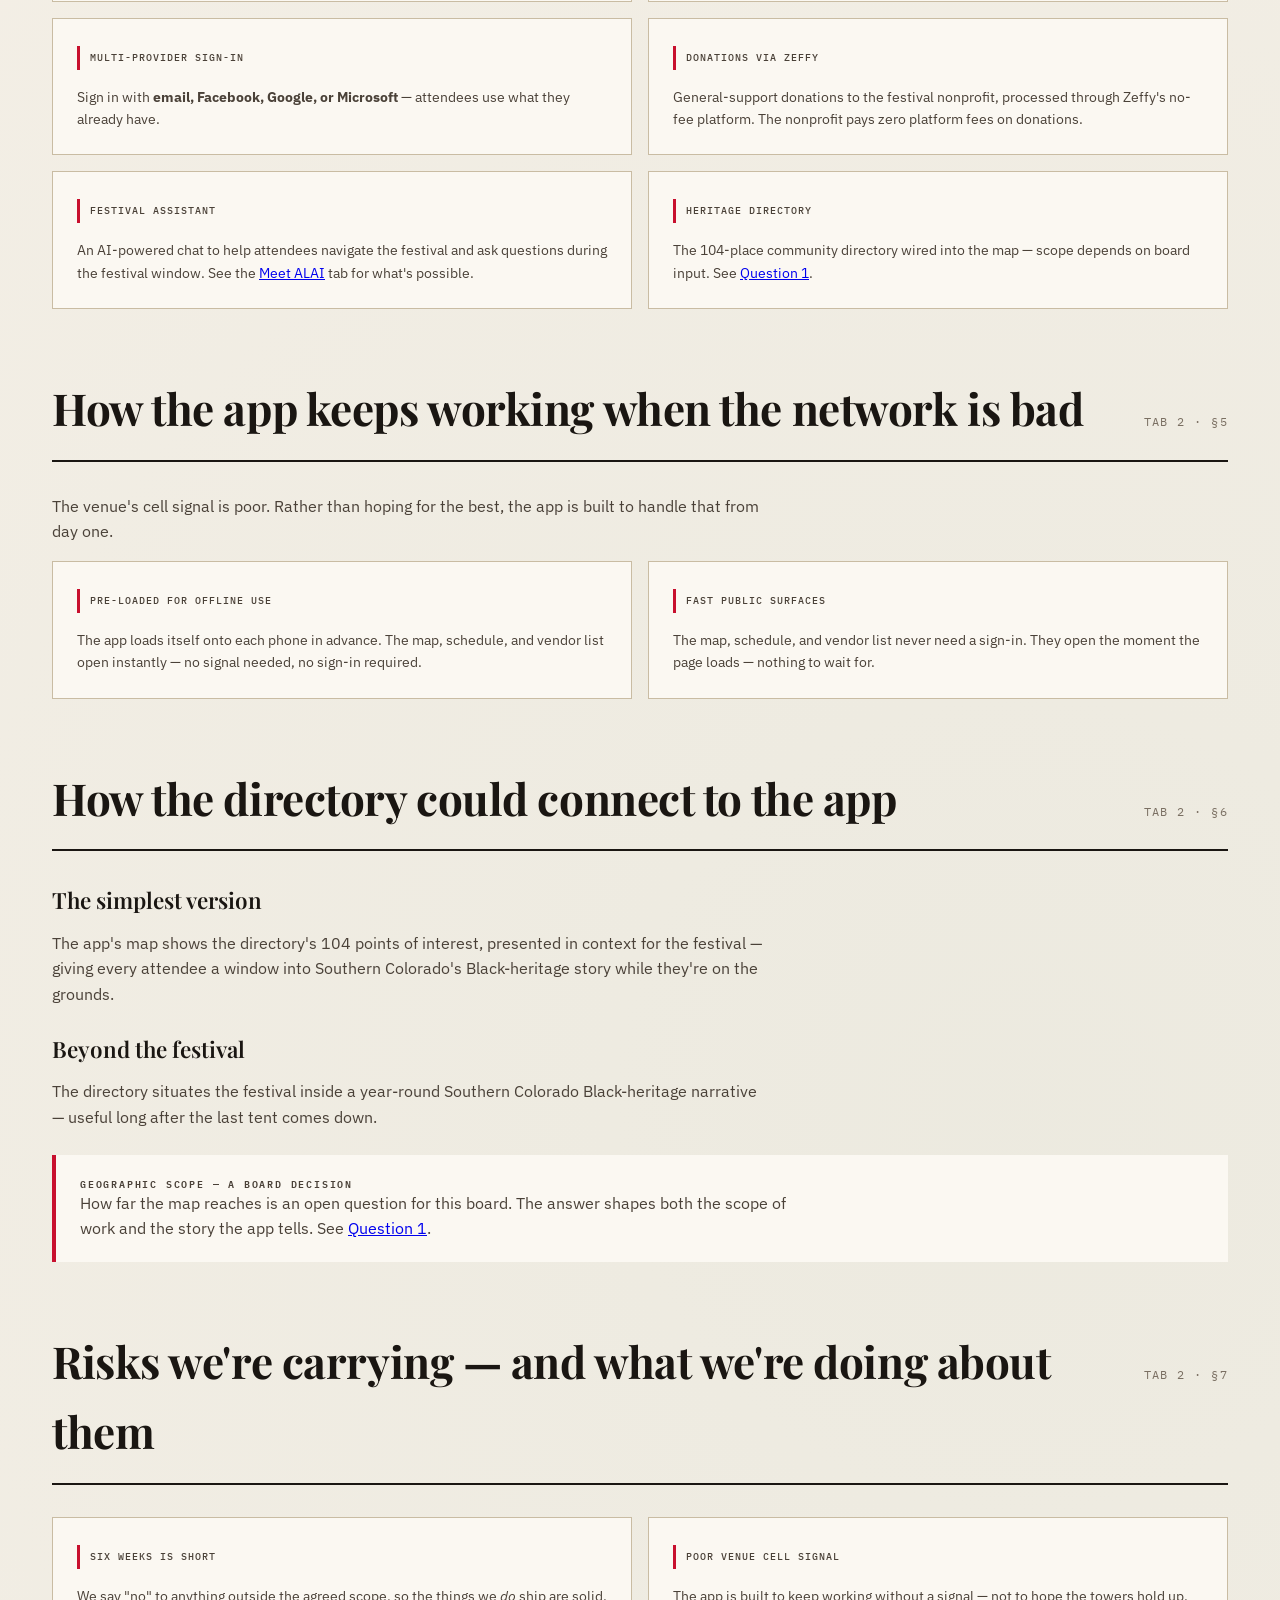
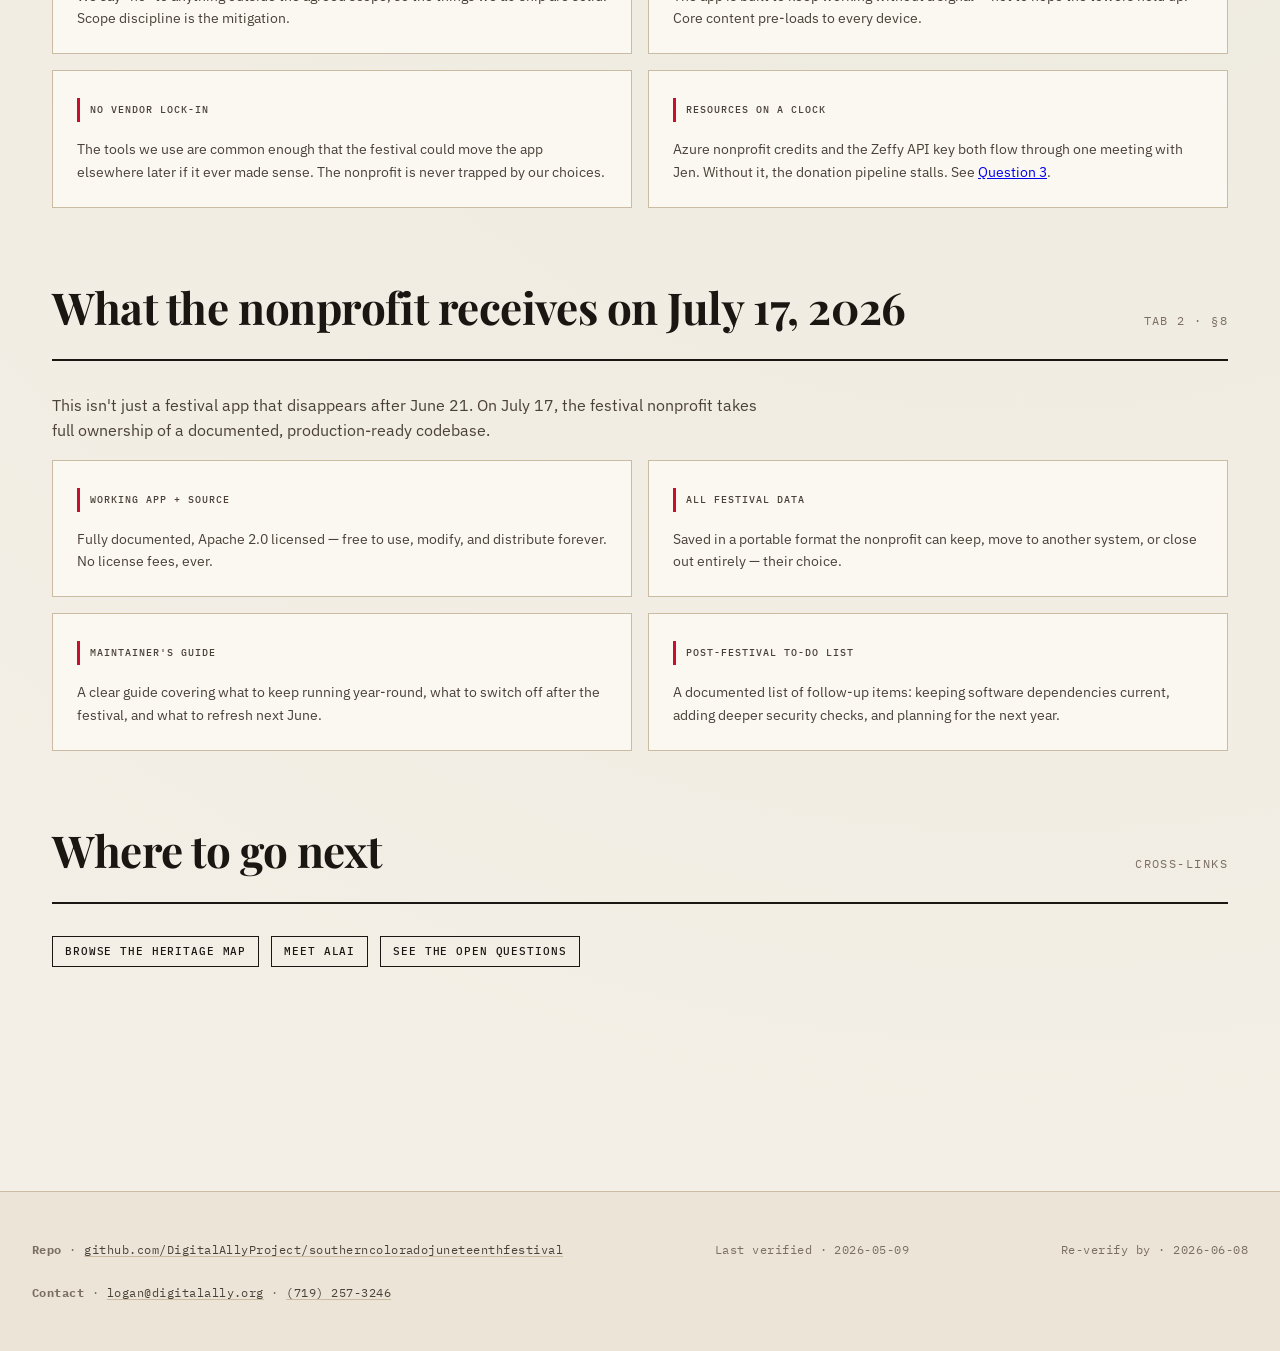
==== commit dab24c86: "Drop PWA framing, remove duplicate DAP logo. - Festival App tab and Index "At a Glance" no longer ex" ====
--- a/festival-app.html
+++ b/festival-app.html
@@ -47,7 +47,7 @@
     <span class="section-meta">Tab 2 · §1</span>
   </div>
   <p>
-    <strong>A website that works like an app.</strong> Open it once in your phone's browser, save it to your home screen, and it behaves like any other app &mdash; even offline. The next step is packaging it for the <strong>Google Play Store and Apple App Store</strong> so attendees find it the way they find every other app.
+    A mobile app for the festival, distributed through the <strong>Google Play Store</strong> (Android) and the <strong>Apple App Store</strong> (iPhone) &mdash; attendees find and install it the way they find every other app.
   </p>
   <div class="card-grid cols-2">
     <article class="card card-static">
@@ -60,7 +60,7 @@
     </article>
     <article class="card card-static">
       <p class="category-badge">Works Offline</p>
-      <p class="card-body-text">Core features load even when the venue's cell signal is poor &mdash; because we plan for real conditions, not ideal ones.</p>
+      <p class="card-body-text">Core features keep working even when the venue's cell signal is poor &mdash; because we plan for real conditions, not ideal ones.</p>
     </article>
   </div>
 </section>
@@ -80,7 +80,6 @@
   <div class="logo-strip">
     <p class="logo-strip-label">Hosted by</p>
     <img src="assets/dap-logo.png" alt="Digital Ally Project logo" />
-    <img src="assets/dap-project2.png" alt="Digital Ally Project Project2 logo" />
     <div class="stack">
       <span>Digital Ally Project</span>
       <span>digitalally.org</span>
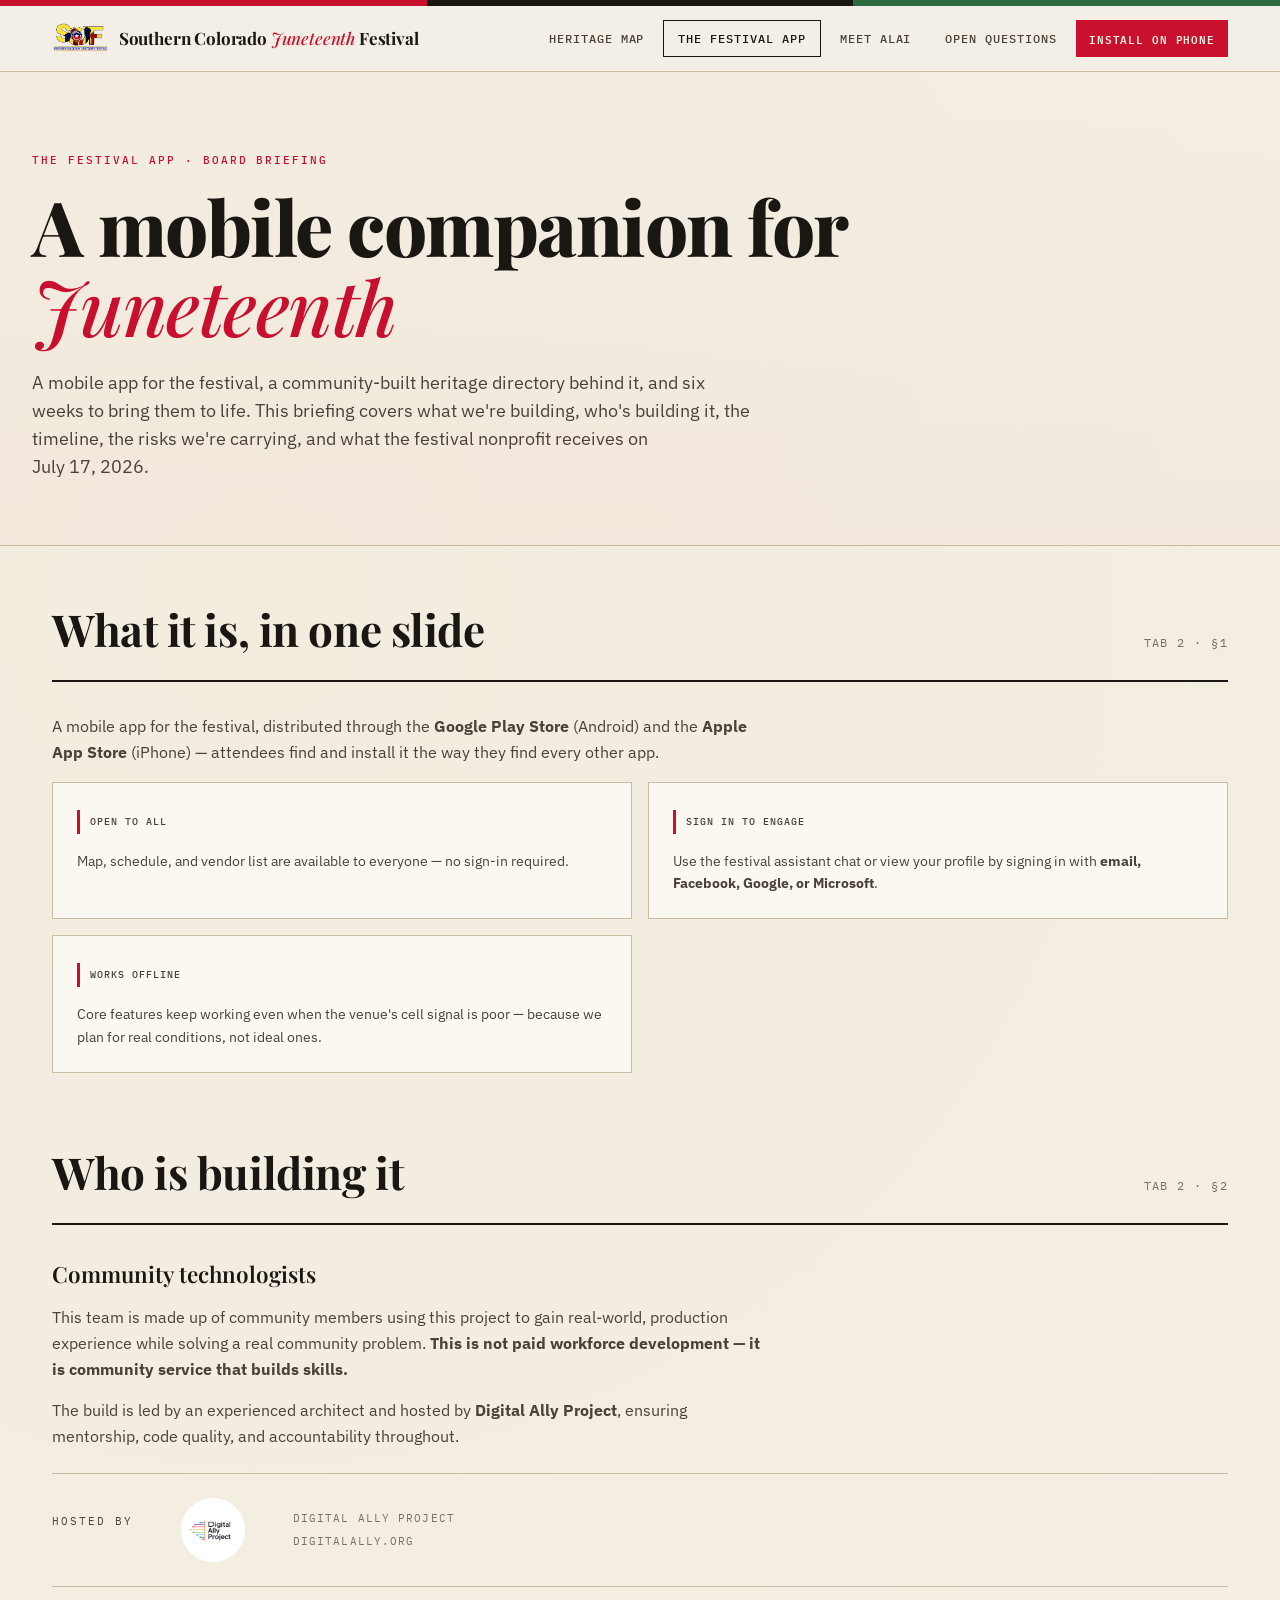
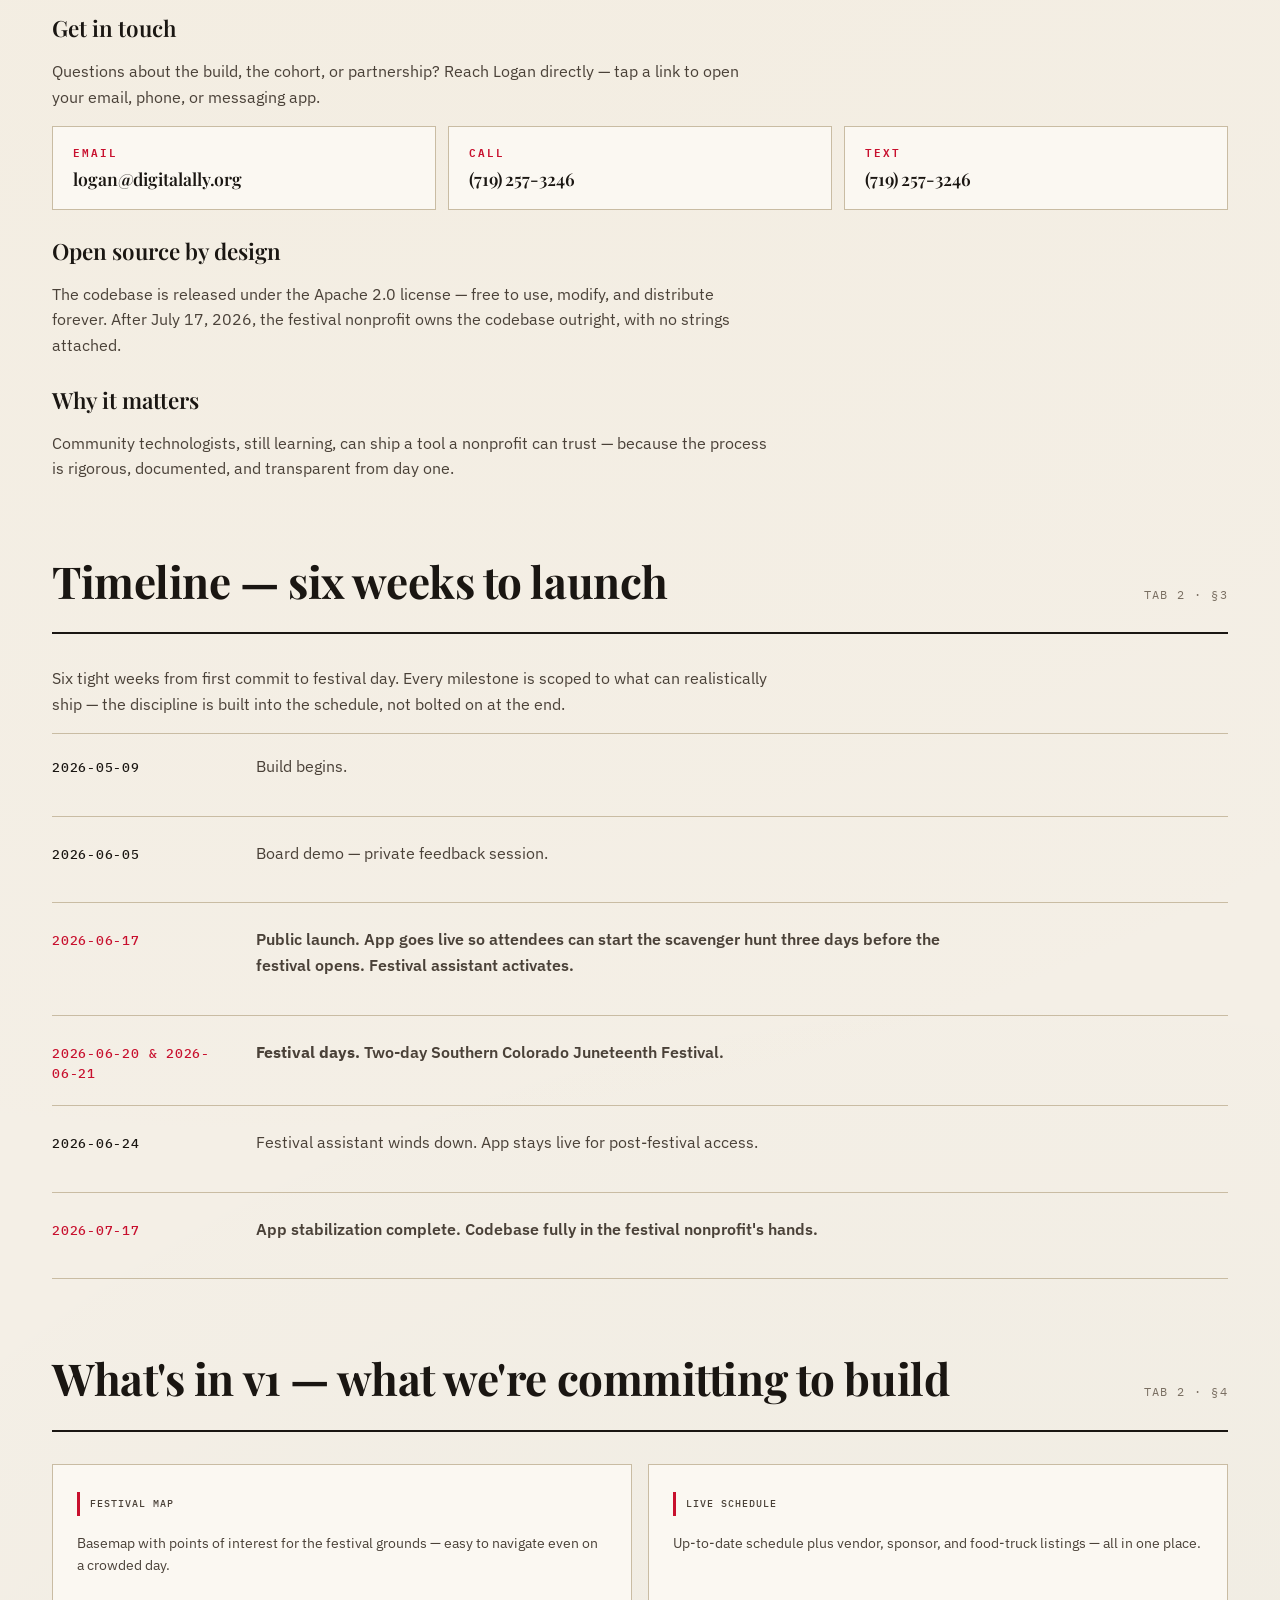
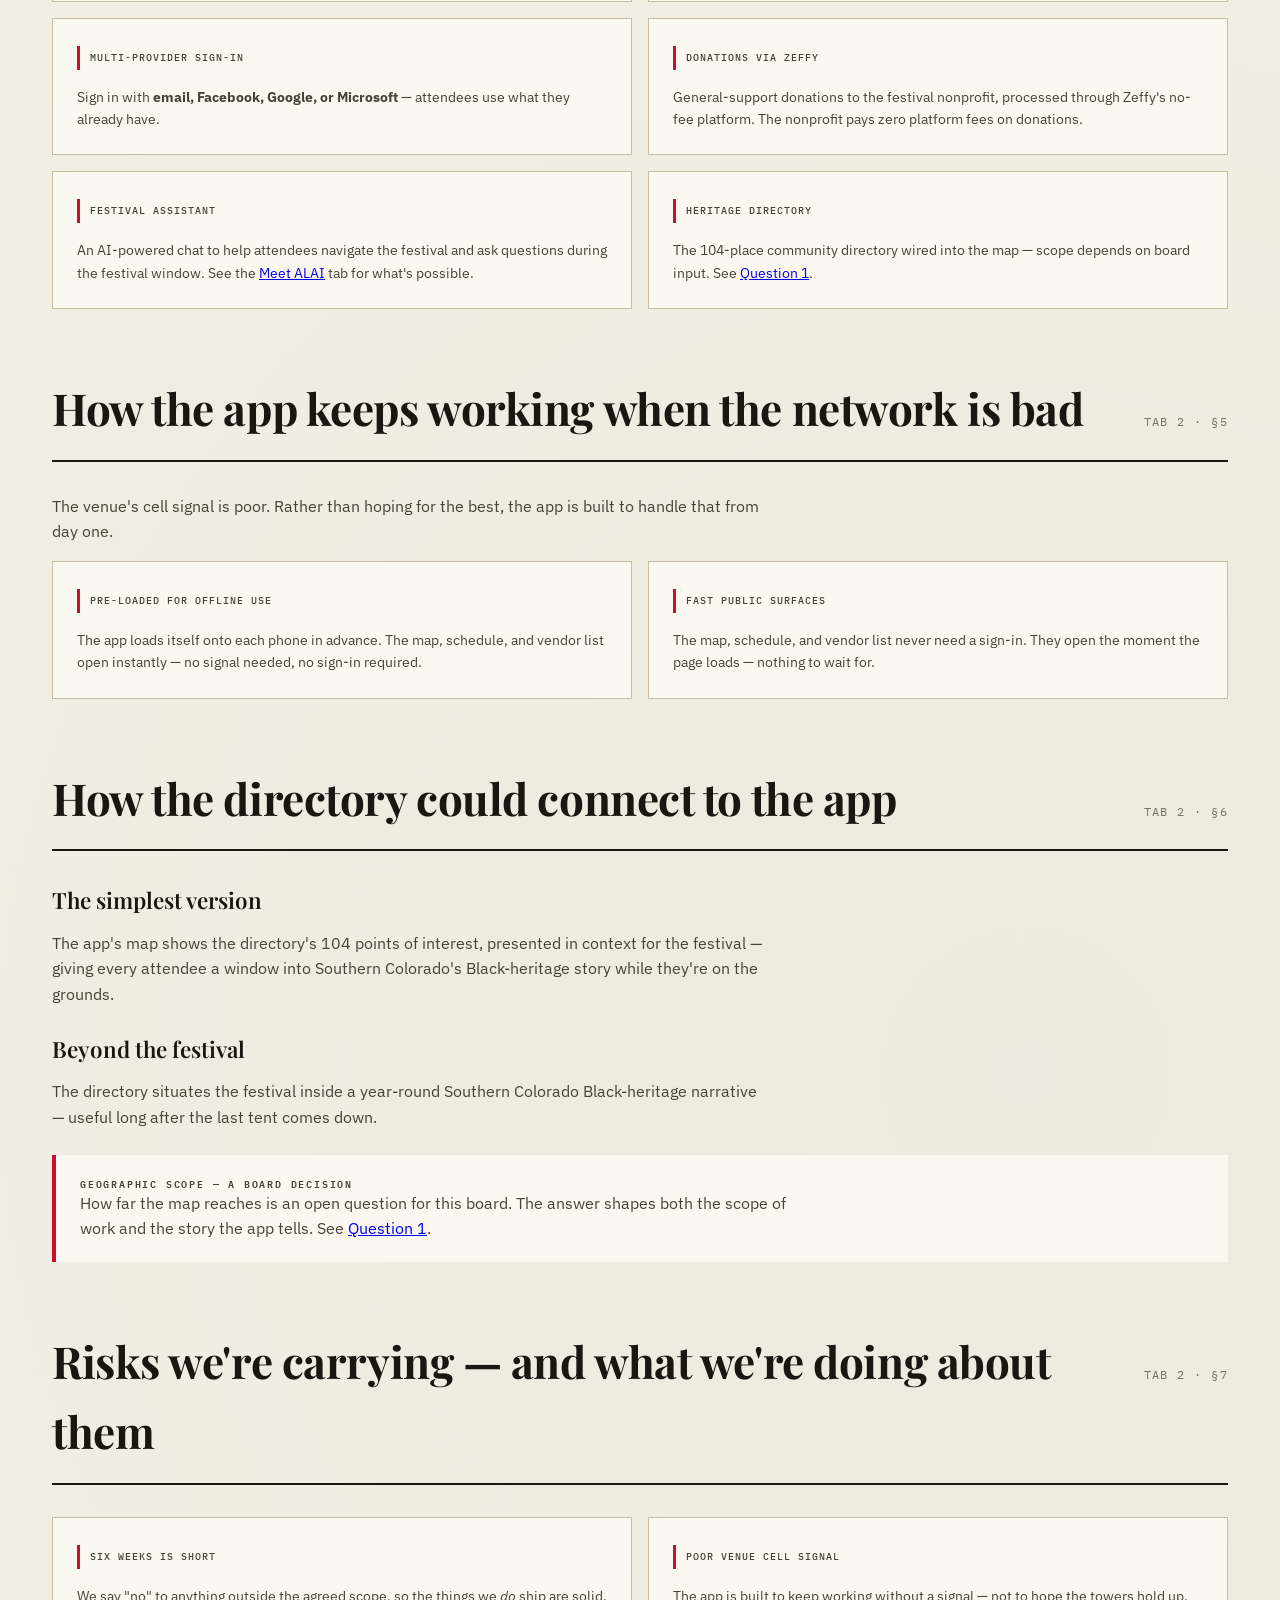
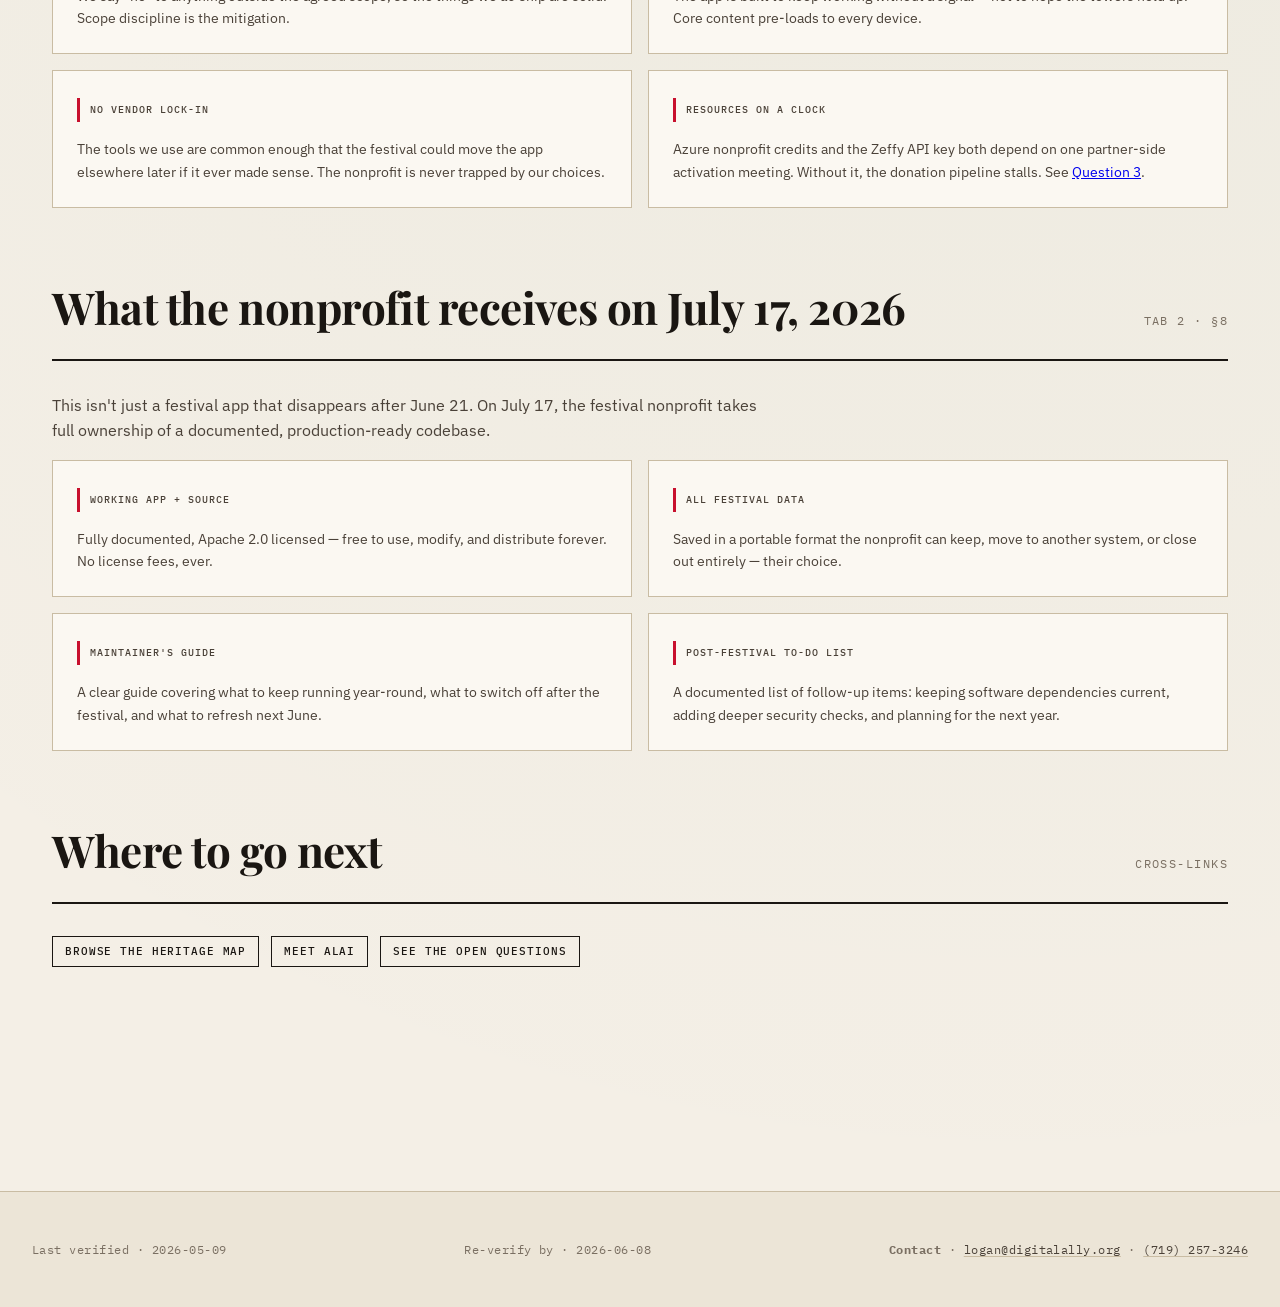
==== commit d4426316: "Audit fixes — Juneteenth hero, scrub Jen, remove placeholders, drop repo link. - festival-app hero h" ====
--- a/festival-app.html
+++ b/festival-app.html
@@ -32,9 +32,9 @@
 <section class="hero">
   <div class="hero-inner">
     <p class="eyebrow">The Festival App · Board Briefing</p>
-    <h1>A mobile companion for <em>June 20–21, 2026</em></h1>
+    <h1>A mobile companion for <em>Juneteenth</em></h1>
     <p class="hero-lede">
-      A website that works like an app, a community-built heritage directory behind it, and six weeks to bring them to life. This briefing covers what we're building, who's building it, the timeline, the risks we're carrying, and what the festival nonprofit receives on July&nbsp;17,&nbsp;2026.
+      A mobile app for the festival, a community-built heritage directory behind it, and six weeks to bring them to life. This briefing covers what we're building, who's building it, the timeline, the risks we're carrying, and what the festival nonprofit receives on July&nbsp;17,&nbsp;2026.
     </p>
   </div>
 </section>
@@ -242,7 +242,7 @@
     </article>
     <article class="card card-static">
       <p class="category-badge">Resources on a clock</p>
-      <p class="card-body-text">Azure nonprofit credits and the Zeffy API key both flow through one meeting with Jen. Without it, the donation pipeline stalls. See <a href="open-questions.html#q3">Question 3</a>.</p>
+      <p class="card-body-text">Azure nonprofit credits and the Zeffy API key both depend on one partner-side activation meeting. Without it, the donation pipeline stalls. See <a href="open-questions.html#q3">Question 3</a>.</p>
     </article>
   </div>
 </section>
@@ -293,7 +293,6 @@
 
 <footer class="site-footer">
   <div class="site-footer-inner">
-    <div><strong>Repo</strong> · <a href="https://github.com/DigitalAllyProject/southerncoloradojuneteenthfestival">github.com/DigitalAllyProject/southerncoloradojuneteenthfestival</a></div>
     <div>Last verified · 2026-05-09</div>
     <div>Re-verify by · 2026-06-08</div>
     <div><strong>Contact</strong> · <a href="mailto:logan@digitalally.org">logan@digitalally.org</a> · <a href="tel:+17192573246">(719) 257-3246</a></div>
